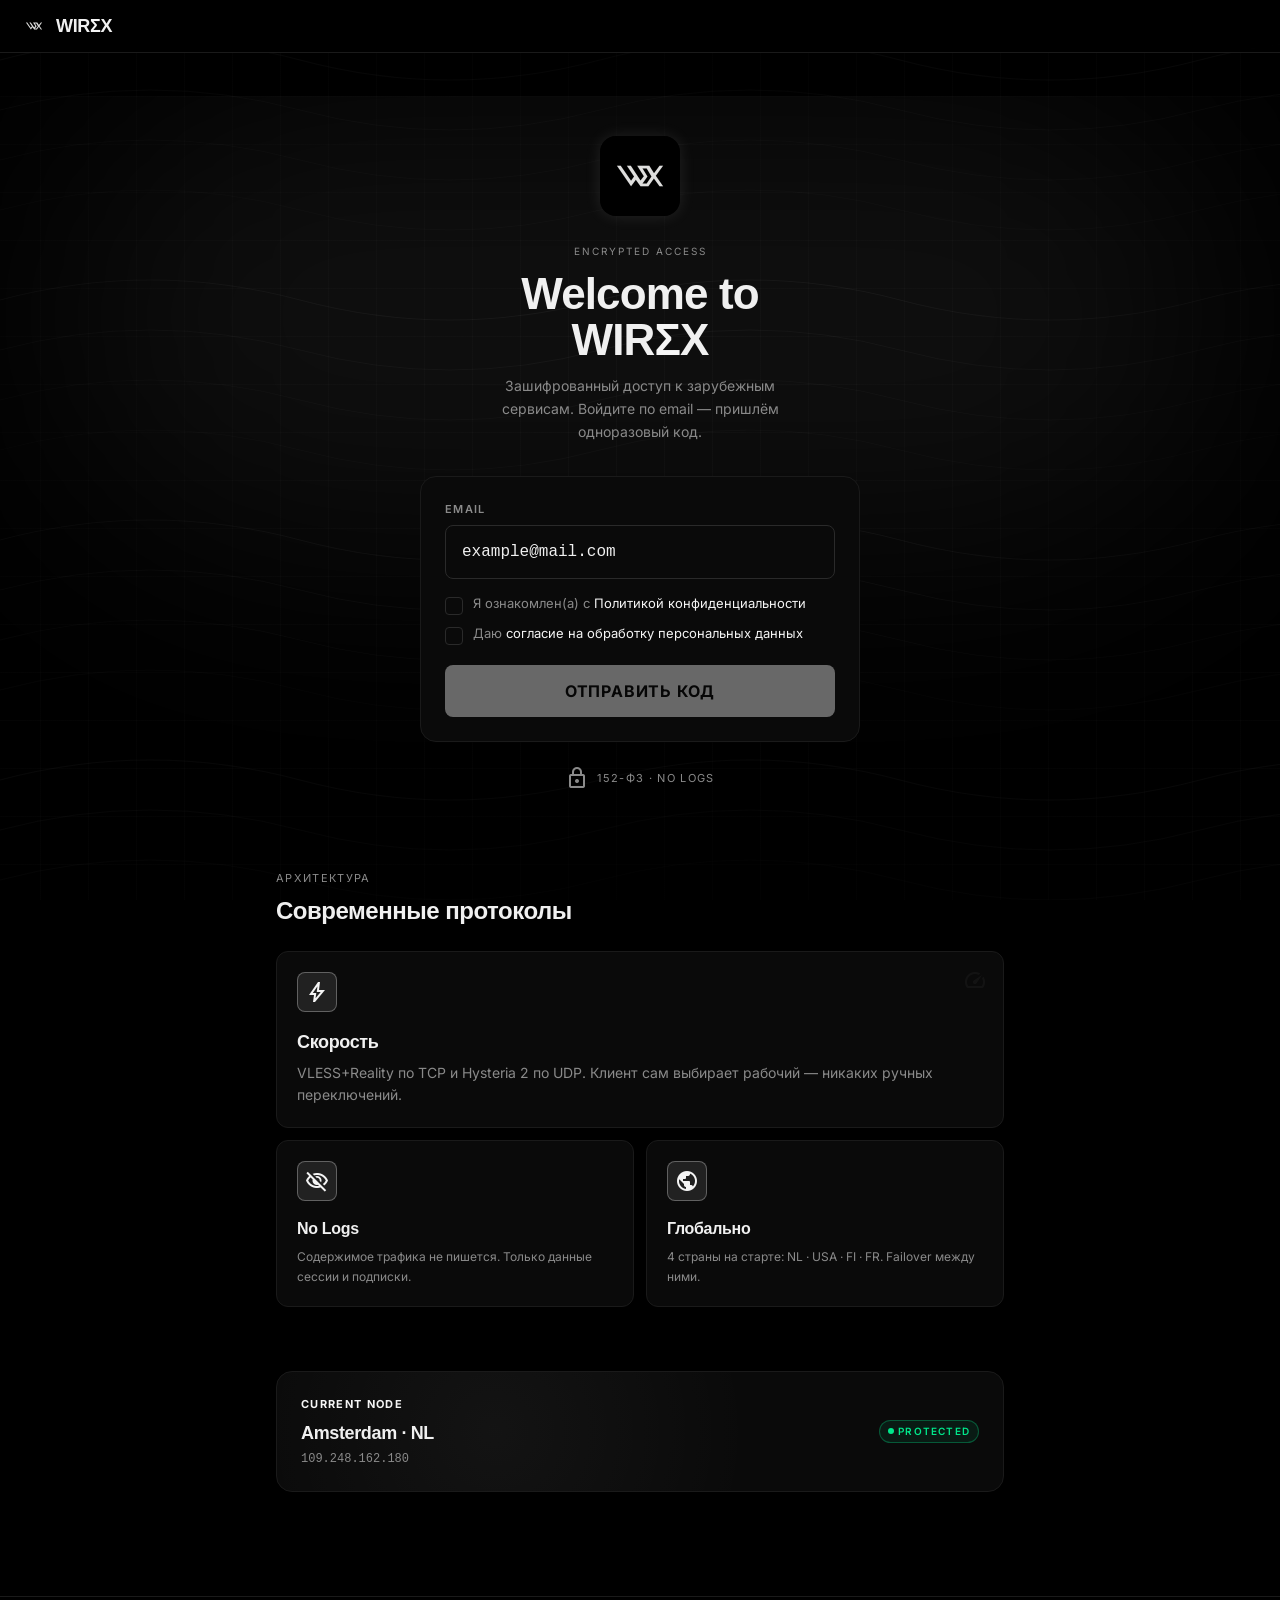
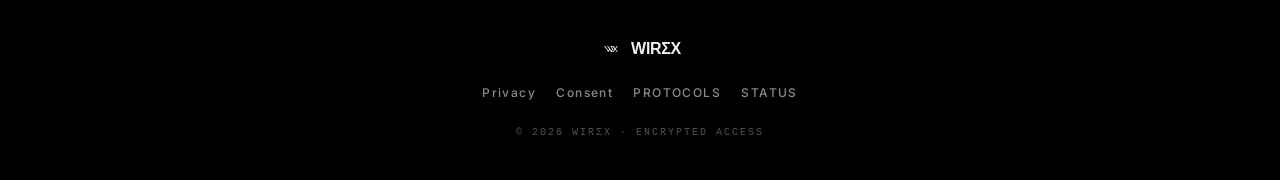
==== index.html @ 3a7ea09b "feat: полноценный фронт WIREX (перенос из основного репо) Тестовый Vercel-проект на этом репо открыв" ====
<!DOCTYPE html>
<html class="dark" lang="ru">
<head>
<meta charset="utf-8">
<meta content="width=device-width, initial-scale=1.0" name="viewport">
<title>WIREX — Encrypted access</title>
<link rel="icon" type="image/svg+xml" sizes="16x16" href="/static/logo-16.svg?v=5">
<link rel="icon" type="image/svg+xml" sizes="32x32" href="/static/logo-32.svg?v=5">
<link rel="icon" type="image/svg+xml" sizes="any" href="/static/logo-64.svg?v=5">
<link rel="apple-touch-icon" sizes="64x64" href="/static/logo-64.svg?v=5">
<link rel="stylesheet" href="/static/tw.css?v=1">
<link href="https://fonts.bunny.net/css?family=space-grotesk:400,500,600,700|inter:400,500,600,700|jetbrains-mono:400,500,600&amp;display=swap" rel="stylesheet">
<link href="https://fonts.bunny.net/css?family=material-symbols-outlined&amp;display=swap" rel="stylesheet">
<style>
        :root {
            --wx-bg: #000000;
            --wx-surface: #0A0A0A;
            --wx-surface-2: #111111;
            --wx-border: #2A2A2A;
            --wx-border-soft: #1A1A1A;
            --wx-text: #F0F0F0;
            --wx-text-2: #8A8A8A;
            /* Accent: monochrome off-white. Variable name kept as --wx-cyan
               for historical compatibility, but the value is now white. */
            --wx-cyan: #F5F5F5;
            --wx-cyan-dim: #CCCCCC;
            --wx-cyan-glow: rgba(245,245,245,.20);
            --wx-cyan-wash: rgba(245,245,245,.06);
        }
        body {
            font-family: 'Inter', sans-serif;
            background-color: var(--wx-bg);
            color: var(--wx-text);
            -webkit-font-smoothing: antialiased;
            -moz-osx-font-smoothing: grayscale;
            background-image:
                linear-gradient(rgba(245,245,245,.025) 1px, transparent 1px),
                linear-gradient(90deg, rgba(245,245,245,.025) 1px, transparent 1px);
            background-size: 48px 48px;
            background-position: center top;
            background-attachment: fixed;
            position: relative;
        }
        /* Чёрные волны — горизонтальные синусоиды с очень слабой светлой обводкой,
           создают глубину поверх grid-фона. Под виньеткой, чтобы виньетка
           ослабляла их по краям. */
        body::after {
            content: '';
            position: fixed;
            inset: 0;
            pointer-events: none;
            z-index: 0;
            background-image: url("data:image/svg+xml;utf8,<svg xmlns='http://www.w3.org/2000/svg' viewBox='0 0 600 240' preserveAspectRatio='none'><path d='M0,60 Q150,20 300,60 T600,60' stroke='rgba(245,245,245,0.045)' stroke-width='1.2' fill='none'/><path d='M0,110 Q150,70 300,110 T600,110' stroke='rgba(245,245,245,0.035)' stroke-width='1' fill='none'/><path d='M0,160 Q150,120 300,160 T600,160' stroke='rgba(245,245,245,0.028)' stroke-width='1' fill='none'/><path d='M0,210 Q150,170 300,210 T600,210' stroke='rgba(245,245,245,0.022)' stroke-width='1' fill='none'/></svg>");
            background-repeat: repeat;
            background-size: 600px 240px;
        }
        /* Тёмная виньетка-оверлей: верх/низ затемняются для глубины,
           центр остаётся чистым. pointer-events:none — клики проходят насквозь.
           Идёт ПОСЛЕ ::after в render order, поэтому виньетка поверх волн. */
        body::before {
            content: '';
            position: fixed;
            inset: 0;
            pointer-events: none;
            z-index: 1;
            background:
                radial-gradient(ellipse 120% 60% at 50% 0%,   rgba(0,0,0,0.55) 0%, transparent 55%),
                radial-gradient(ellipse 120% 60% at 50% 100%, rgba(0,0,0,0.65) 0%, transparent 55%),
                radial-gradient(ellipse 70%  100% at 0%   50%, rgba(0,0,0,0.35) 0%, transparent 60%),
                radial-gradient(ellipse 70%  100% at 100% 50%, rgba(0,0,0,0.35) 0%, transparent 60%);
        }
        /* Контент рендерим над оверлеями — modal/fixed-блоки с собственным z-index
           (z-50 у Tailwind) их специфичность выше, останутся как были. */
        body > main, body > header, body > footer, body > section, body > nav {
            position: relative;
            z-index: 2;
        }
        .font-headline { font-family: 'Space Grotesk', sans-serif; letter-spacing: -0.02em; }
        .font-mono     { font-family: 'JetBrains Mono', ui-monospace, monospace; }
        .primary-gradient {
            background: var(--wx-cyan);
            color: #000;
        }
        .primary-gradient:hover {
            background: var(--wx-cyan-dim);
            box-shadow: 0 0 24px var(--wx-cyan-glow);
        }
        .wx-glow         { box-shadow: 0 0 32px var(--wx-cyan-glow); }
        .wx-glow-sm      { box-shadow: 0 0 16px rgba(245,245,245,.10); }
        .wx-card {
            background: var(--wx-surface);
            border: 1px solid var(--wx-border-soft);
        }
        .wx-card-elevated {
            background: var(--wx-surface-2);
            border: 1px solid var(--wx-border);
        }
        .wx-input,
        input.wx-input,
        textarea.wx-input {
            background: var(--wx-surface) !important;
            border: 1px solid var(--wx-border);
            color: var(--wx-text) !important;
            -webkit-text-fill-color: var(--wx-text) !important;
            caret-color: var(--wx-cyan);
            transition: border-color .15s, box-shadow .15s;
        }
        .wx-input:focus {
            outline: none;
            border-color: var(--wx-cyan);
            box-shadow: 0 0 0 3px rgba(245,245,245,.10);
        }
        .wx-input::placeholder { color: #4A4A4A !important; opacity: 1; }
        .wx-input:-webkit-autofill,
        .wx-input:-webkit-autofill:hover,
        .wx-input:-webkit-autofill:focus {
            -webkit-text-fill-color: var(--wx-text) !important;
            -webkit-box-shadow: 0 0 0 1000px var(--wx-surface) inset !important;
            transition: background-color 9999s ease-in-out 0s;
        }

        /* Custom checkbox — visible & on-brand */
        .wx-check {
            appearance: none;
            -webkit-appearance: none;
            width: 18px; height: 18px;
            border: 1.5px solid var(--wx-border);
            border-radius: 4px;
            background: var(--wx-surface);
            cursor: pointer;
            position: relative;
            transition: border-color .15s, background .15s, box-shadow .15s;
            flex-shrink: 0;
        }
        .wx-check:hover { border-color: #4A4A4A; }
        .wx-check:focus-visible {
            outline: none;
            box-shadow: 0 0 0 3px rgba(245,245,245,.15);
        }
        .wx-check:checked {
            background: var(--wx-cyan);
            border-color: var(--wx-cyan);
        }
        .wx-check:checked::after {
            content: '';
            position: absolute;
            inset: 0;
            background-image: url("data:image/svg+xml;utf8,<svg xmlns='http://www.w3.org/2000/svg' viewBox='0 0 16 16' fill='none'><path d='M3.5 8.5l3 3 6-6.5' stroke='%23000' stroke-width='2.5' stroke-linecap='round' stroke-linejoin='round'/></svg>");
            background-repeat: no-repeat;
            background-position: center;
            background-size: 14px 14px;
        }
        .wx-divider { height: 1px; background: var(--wx-border-soft); }
        .wx-chip {
            display: inline-flex; align-items: center; gap: 4px;
            padding: 3px 8px;
            border-radius: 999px;
            font-size: 10px;
            font-weight: 600;
            letter-spacing: .12em;
            text-transform: uppercase;
        }
        .wx-chip-cyan    { background: var(--wx-cyan-wash); color: var(--wx-cyan); border: 1px solid rgba(245,245,245,.3); }
        .wx-chip-success { background: rgba(0,231,139,.08); color: #00E78B; border: 1px solid rgba(0,231,139,.3); }
        .wx-chip-muted   { background: transparent; color: var(--wx-text-2); border: 1px solid var(--wx-border); }
        .hidden { display: none; }
        .server-btn.selected {
            border-color: var(--wx-cyan);
            background: var(--wx-cyan-wash);
            box-shadow: 0 0 16px rgba(0,238,252,.12);
        }
        .result { animation: fadeIn 0.5s ease; }
        @keyframes fadeIn {
            from { opacity: 0; transform: translateY(20px); }
            to { opacity: 1; transform: translateY(0); }
        }
        .copy-btn.copied { background: var(--wx-cyan); color: #000; box-shadow: 0 0 16px var(--wx-cyan-glow); }
        @keyframes slideUp {
            from { opacity: 0; transform: translateY(20px); }
            to { opacity: 1; transform: translateY(0); }
        }
        .animate-slide-up {
            animation: slideUp 0.3s ease-out;
        }
        details > summary { list-style: none; }
        details > summary::-webkit-details-marker { display: none; }
        details > summary .chevron { transition: transform 0.2s ease; }
        details[open] > summary .chevron { transform: rotate(180deg); }
        .otp-input {
            width: 44px; height: 56px;
            background: var(--wx-surface) !important;
            border: 1px solid var(--wx-border);
            border-radius: 8px;
            color: var(--wx-text) !important;
            -webkit-text-fill-color: var(--wx-text) !important;
            font-family: 'JetBrains Mono', monospace;
            font-size: 22px; font-weight: 600;
            text-align: center;
            transition: border-color .15s, box-shadow .15s;
        }
        /* Перебиваем дефолтный серый Tailwind forms plugin'а на всех нативных полях */
        input, textarea, select {
            color: var(--wx-text) !important;
            -webkit-text-fill-color: var(--wx-text) !important;
        }
        .otp-input:focus {
            outline: none;
            border-color: var(--wx-cyan);
            box-shadow: 0 0 0 3px rgba(245,245,245,.10);
        }
        .digit-input {} /* legacy hook kept for JS selectors */
        .wx-bottom-fade { background: linear-gradient(180deg, transparent, #000 60%); }
        ::selection { background: var(--wx-cyan); color: #000; }

        /* Shimmer skeleton */
        @keyframes wxShimmer {
            0%   { background-position: -150% 0; }
            100% { background-position: 150% 0; }
        }
        .wx-skel {
            background: linear-gradient(90deg, #0A0A0A 0%, #1F1F1F 50%, #0A0A0A 100%);
            background-size: 200% 100%;
            animation: wxShimmer 1.6s linear infinite;
            border-radius: 6px;
        }
        .wx-skel-line { height: 12px; }
        .wx-skel-card {
            height: 132px;
            border-radius: 12px;
            border: 1px solid var(--wx-border-soft);
        }
        .wx-skel-tile { height: 92px; border-radius: 8px; }
    </style>
</head>
<body class="bg-background text-on-surface">

<!-- TopAppBar -->
<nav class="fixed top-0 w-full z-50 bg-black/80 backdrop-blur-xl border-b border-outline-variant">
<div class="flex items-center justify-between gap-2 px-4 sm:px-5 py-3 max-w-7xl mx-auto">
<div class="flex items-center gap-2 flex-shrink-0">
<img src="/static/logo.svg" alt="WIREX" class="h-7 w-7 rounded">
<span class="font-headline text-[18px] leading-none font-bold tracking-wide text-on-surface">WIR<span class="text-primary">Σ</span>X</span>
</div>
<div class="flex items-center gap-2 min-w-0">
<div id="sub-status-chip" class="hidden wx-chip flex-shrink-0"></div>
<div id="user-email-display" class="text-on-surface-variant text-xs font-mono hidden md:block truncate max-w-[120px]"></div>
<button id="logout-btn" class="border border-outline text-on-surface-variant hover:text-primary hover:border-primary px-2.5 py-1.5 rounded-lg text-[11px] font-medium transition-colors hidden uppercase tracking-wider flex-shrink-0">Выйти</button>
</div>
</div>
</nav>

<main class="pt-24 pb-12">

<!-- Step 1: Email Input -->
<section id="email-section" class="relative px-5 py-10 overflow-hidden">
<div class="absolute top-0 left-1/2 -translate-x-1/2 w-[90%] h-[60%] bg-primary/[0.06] rounded-full blur-[120px] pointer-events-none"></div>
<div class="relative z-10 flex flex-col items-center text-center max-w-[440px] mx-auto">
<img src="/static/logo.svg" alt="WIREX" class="w-20 h-20 rounded-2xl mb-7 wx-glow-sm">
<div class="text-[10px] text-on-surface-variant uppercase tracking-[0.2em] mb-3">Encrypted access</div>
<h1 class="font-headline text-[44px] leading-[1.05] font-bold tracking-tight mb-3">
Welcome to<br><span>WIR<span class="text-primary">Σ</span>X</span>
</h1>
<p class="text-on-surface-variant text-sm mb-8 max-w-[320px] leading-relaxed">Зашифрованный доступ к зарубежным сервисам. Войдите по email — пришлём одноразовый код.</p>

<div class="w-full wx-card rounded-2xl p-6">
<label class="block text-[11px] text-on-surface-variant font-semibold uppercase tracking-[0.12em] mb-2 text-left">Email</label>
<input type="email" id="login-email" placeholder="example@mail.com" class="wx-input w-full rounded-lg px-4 py-3.5 text-base font-mono mb-4">
<div id="email-error" class="text-error text-xs mb-3 hidden text-left"></div>
<div class="space-y-2.5 mb-5 text-left">
<label class="flex items-start gap-2.5 text-[13px] text-on-surface-variant cursor-pointer leading-snug">
<input type="checkbox" id="consent-privacy" class="wx-check mt-0.5">
<span>Я ознакомлен(а) с <a href="#" class="text-primary hover:underline underline-offset-2" data-open-modal="privacy-modal">Политикой конфиденциальности</a></span>
</label>
<label class="flex items-start gap-2.5 text-[13px] text-on-surface-variant cursor-pointer leading-snug">
<input type="checkbox" id="consent-pd" class="wx-check mt-0.5">
<span>Даю <a href="#" class="text-primary hover:underline underline-offset-2" data-open-modal="consent-modal">согласие на обработку персональных данных</a></span>
</label>
</div>
<button id="send-code-btn" disabled class="primary-gradient py-3.5 rounded-lg font-bold text-base w-full active:scale-[0.98] transition-all disabled:opacity-40 disabled:cursor-not-allowed disabled:active:scale-100 disabled:hover:shadow-none uppercase tracking-wider">Отправить код</button>
</div>

<div class="mt-6 flex items-center gap-2 text-[11px] text-on-surface-variant uppercase tracking-[0.12em]">
<span class="material-symbols-outlined text-[14px]">lock</span> 152-ФЗ · No logs
</div>
</div>
</section>

<!-- Step 2: OTP Verification -->
<section id="otp-section" class="relative px-5 py-10 overflow-hidden hidden">
<div class="absolute top-0 left-1/2 -translate-x-1/2 w-[90%] h-[60%] bg-primary/[0.06] rounded-full blur-[120px] pointer-events-none"></div>
<div class="relative z-10 flex flex-col items-center text-center max-w-[440px] mx-auto">
<img src="/static/logo.svg" alt="WIREX" class="w-14 h-14 rounded-xl mb-5">
<div class="text-[10px] text-on-surface-variant uppercase tracking-[0.2em] mb-2">Verification</div>
<h2 class="font-headline text-3xl font-bold mb-2 tracking-tight">Подтверждение</h2>
<p class="text-on-surface-variant text-sm mb-7">Код отправлен на <span id="otp-email" class="text-primary font-mono"></span></p>

<div class="w-full wx-card rounded-2xl p-6">
<div class="flex justify-center gap-2 mb-4">
<input type="text" inputmode="numeric" autocomplete="one-time-code" maxlength="1" class="otp-input digit-input" data-index="0" autofocus>
<input type="text" inputmode="numeric" autocomplete="one-time-code" maxlength="1" class="otp-input digit-input" data-index="1">
<input type="text" inputmode="numeric" autocomplete="one-time-code" maxlength="1" class="otp-input digit-input" data-index="2">
<input type="text" inputmode="numeric" autocomplete="one-time-code" maxlength="1" class="otp-input digit-input" data-index="3">
<input type="text" inputmode="numeric" autocomplete="one-time-code" maxlength="1" class="otp-input digit-input" data-index="4">
<input type="text" inputmode="numeric" autocomplete="one-time-code" maxlength="1" class="otp-input digit-input" data-index="5">
</div>
<button id="paste-code-btn" type="button" class="text-primary text-xs hover:underline mb-4 inline-flex items-center gap-1.5 uppercase tracking-wider font-semibold">
<span class="material-symbols-outlined text-[14px]">content_paste</span> Вставить код
</button>
<div id="otp-error" class="text-error text-xs mb-3 hidden"></div>
<button id="verify-code-btn" class="primary-gradient py-3.5 rounded-lg font-bold text-base w-full active:scale-[0.98] transition-all uppercase tracking-wider">Подтвердить</button>
<div class="flex items-center justify-between mt-4 text-xs">
<button id="change-email-btn" class="text-on-surface-variant hover:text-primary transition-colors">← Изменить email</button>
<button id="resend-code-btn" class="text-primary hover:underline">Отправить повторно</button>
</div>
</div>
</div>
</section>

<!-- My Keys -->
<section id="my-keys-section" class="px-5 py-8 hidden">
<div class="max-w-3xl mx-auto">
<div class="flex items-center justify-between mb-6 gap-3">
<div>
<div class="text-[11px] text-on-surface-variant uppercase tracking-[0.12em] mb-1">Активные подключения</div>
<h2 class="font-headline text-2xl font-bold">Мои ключи</h2>
</div>
<button id="new-key-btn" class="primary-gradient px-4 py-2.5 rounded-lg font-bold text-xs active:scale-[0.98] transition-all whitespace-nowrap uppercase tracking-wider inline-flex items-center gap-1.5">
<span class="material-symbols-outlined text-[16px]">add</span> Новый ключ
</button>
</div>

<div id="sub-banner" class="hidden wx-card rounded-xl p-4 mb-5"></div>

<div id="my-keys-loading" class="space-y-3">
<div class="wx-skel wx-skel-card"></div>
<div class="wx-skel wx-skel-card"></div>
<div class="wx-skel wx-skel-card" style="opacity:.6"></div>
</div>

<div id="my-keys-empty" class="hidden text-center py-16">
<div class="inline-block p-5 rounded-2xl wx-card mb-5">
<span class="material-symbols-outlined text-on-surface-variant text-5xl">key_off</span>
</div>
<h3 class="font-headline text-xl font-bold mb-2">Ещё нет ключей</h3>
<p class="text-on-surface-variant text-sm mb-6">Создайте первый ключ, чтобы подключиться к VPN</p>
<button id="create-first-btn" class="primary-gradient px-6 py-3 rounded-lg font-bold text-sm active:scale-[0.98] transition-all uppercase tracking-wider">Создать ключ</button>
</div>

<div id="my-keys-list" class="hidden grid grid-cols-1 gap-3"></div>

<div id="keys-limit-hint" class="hidden mt-4 wx-card rounded-xl p-4 flex items-start gap-3">
<span class="material-symbols-outlined text-on-surface-variant mt-0.5">info</span>
<div class="text-xs text-on-surface-variant leading-relaxed">Достигнут лимит — 2 ключа на аккаунт. Чтобы создать ещё, нужен расширенный тариф (от 899 ₽).</div>
</div>
</div>
</section>

<!-- Step 3: Server Selection -->
<section id="server-section" class="px-5 py-8 hidden">
<div class="max-w-md mx-auto">
<button id="server-back-btn" class="mb-6 border border-outline text-on-surface-variant hover:text-primary hover:border-primary px-3 py-1.5 rounded-lg text-xs inline-flex items-center gap-1.5 active:scale-[0.98] transition-colors uppercase tracking-wider font-medium">
<span class="material-symbols-outlined text-[14px]">arrow_back</span> К моим ключам
</button>
<div class="text-[11px] text-on-surface-variant uppercase tracking-[0.12em] mb-1">Создание ключа</div>
<h2 id="server-section-title" class="font-headline text-2xl font-bold mb-3">Готовим ключ</h2>
<p class="text-on-surface-variant text-sm mb-6 leading-relaxed">Доступ ко всем серверам сразу — Happ Plus сам выберет самый быстрый. Ничего настраивать не нужно.</p>

<div class="wx-card rounded-2xl p-6">
<div id="create-error" class="text-error text-xs mb-3 hidden"></div>
<button id="create-key-btn" class="primary-gradient py-3.5 rounded-lg font-bold text-base w-full active:scale-[0.98] transition-all uppercase tracking-wider">
Сгенерировать ключ
</button>
<input type="hidden" id="username" value="">
</div>
</div>
</section>

<!-- Result Section -->
<section id="result-section" class="px-5 py-8 hidden">
<div class="max-w-[440px] mx-auto result">
<div class="text-center mb-5">
<div class="inline-flex items-center gap-1.5 wx-chip wx-chip-success mb-3">
<span class="material-symbols-outlined text-[12px]">check_circle</span> Ключ создан
</div>
<h2 class="font-headline text-2xl font-bold">Готово</h2>
<p id="result-info" class="text-on-surface-variant text-sm font-mono mt-1"></p>
</div>

<div id="proto-tabs" class="flex gap-2 mb-4 justify-center flex-wrap">
<button data-proto="vless" class="proto-tab primary-gradient px-4 py-1.5 rounded-md text-[11px] font-semibold uppercase tracking-wider">VLESS</button>
<button data-proto="hysteria" id="hy2-tab-btn" class="proto-tab border border-outline text-on-surface-variant hover:text-primary hover:border-primary px-4 py-1.5 rounded-md text-[11px] font-semibold uppercase tracking-wider hidden">Hysteria 2</button>
</div>

<div id="proto-vless" class="proto-content" data-proto="vless">
<div class="qr-container text-center mb-3">
<div class="inline-block p-3 rounded-2xl bg-surface-container border border-primary/40 wx-glow-sm">
<img id="qr-img" src="" alt="QR Code" class="block bg-white p-2 rounded-lg w-44 h-44">
</div>
</div>
</div>

<div id="proto-hysteria" class="proto-content hidden" data-proto="hysteria">
<div class="qr-container text-center mb-3">
<div class="inline-block p-3 rounded-2xl bg-surface-container border border-primary/40 wx-glow-sm">
<img id="hy2-qr-img" src="" alt="QR Code" class="block bg-white p-2 rounded-lg w-44 h-44">
</div>
</div>
</div>

<button id="auto-import-btn" class="mt-1 mb-5 primary-gradient py-4 rounded-lg font-bold text-base w-full active:scale-[0.98] transition-all flex items-center justify-center gap-2 uppercase tracking-wider">
<span class="material-symbols-outlined">rocket_launch</span> Подключиться
</button>

<div class="proto-content" data-proto="vless">
<details class="wx-card rounded-xl mb-2.5 overflow-hidden">
<summary class="flex items-center justify-between p-4 cursor-pointer select-none">
<span class="text-primary text-[11px] font-bold uppercase tracking-[0.12em]">VLESS ключ</span>
<span class="material-symbols-outlined text-on-surface-variant chevron">expand_more</span>
</summary>
<div class="px-4 pb-4">
<div id="vless-url" class="text-sm text-on-surface-variant break-all font-mono"></div>
<button class="copy-btn mt-3 border border-primary/40 hover:border-primary text-primary px-4 py-2.5 rounded-lg text-xs font-semibold uppercase tracking-wider w-full transition-colors inline-flex items-center justify-center gap-1.5" onclick="copyText('vless-url', this)">Скопировать</button>
</div>
</details>
</div>

<div class="proto-content hidden" data-proto="hysteria">
<details class="wx-card rounded-xl mb-2.5 overflow-hidden">
<summary class="flex items-center justify-between p-4 cursor-pointer select-none">
<span class="text-primary text-[11px] font-bold uppercase tracking-[0.12em]">Hysteria 2 ключ</span>
<span class="material-symbols-outlined text-on-surface-variant chevron">expand_more</span>
</summary>
<div class="px-4 pb-4">
<div id="hy2-url" class="text-sm text-on-surface-variant break-all font-mono"></div>
<button class="copy-btn mt-3 border border-primary/40 hover:border-primary text-primary px-4 py-2.5 rounded-lg text-xs font-semibold uppercase tracking-wider w-full transition-colors inline-flex items-center justify-center gap-1.5" onclick="copyText('hy2-url', this)">Скопировать</button>
<div class="text-xs text-on-surface-variant mt-3">Hysteria 2 — запасной протокол по UDP. Используй, если VLESS не подключается или режет скорость. Клиенты: Hiddify, V2Box (iOS≥1.4), NekoBox, Streisand.</div>
</div>
</details>
</div>

<details class="wx-card rounded-xl mb-2.5 overflow-hidden">
<summary class="flex items-center justify-between p-4 cursor-pointer select-none">
<span class="text-primary text-[11px] font-bold uppercase tracking-[0.12em]">Ссылка подписки</span>
<span class="material-symbols-outlined text-on-surface-variant chevron">expand_more</span>
</summary>
<div class="px-4 pb-4">
<div id="sub-url" class="text-sm text-on-surface-variant break-all font-mono"></div>
<button class="copy-btn mt-3 border border-primary/40 hover:border-primary text-primary px-4 py-2.5 rounded-lg text-xs font-semibold uppercase tracking-wider w-full transition-colors inline-flex items-center justify-center gap-1.5" onclick="copyText('sub-url', this)">Скопировать</button>
<div class="text-xs text-on-surface-variant mt-2">В подписку зашиты оба протокола — клиент выберет рабочий автоматически.</div>
</div>
</details>

<details class="wx-card rounded-xl mb-2.5 overflow-hidden">
<summary class="flex items-center justify-between p-4 cursor-pointer select-none">
<span class="text-primary text-[11px] font-bold uppercase tracking-[0.12em]">Как подключиться</span>
<span class="material-symbols-outlined text-on-surface-variant chevron">expand_more</span>
</summary>
<div class="px-4 pb-4">
<div class="flex flex-wrap gap-1.5 mb-4" id="platform-tabs">
<button data-platform="ios" class="platform-tab primary-gradient px-3 py-1 rounded-md text-[11px] font-semibold uppercase tracking-wider">iOS</button>
<button data-platform="android" class="platform-tab border border-outline text-on-surface-variant hover:text-primary hover:border-primary px-3 py-1 rounded-md text-[11px] font-semibold uppercase tracking-wider transition-colors">Android</button>
<button data-platform="windows" class="platform-tab border border-outline text-on-surface-variant hover:text-primary hover:border-primary px-3 py-1 rounded-md text-[11px] font-semibold uppercase tracking-wider transition-colors">Windows</button>
<button data-platform="macos" class="platform-tab border border-outline text-on-surface-variant hover:text-primary hover:border-primary px-3 py-1 rounded-md text-[11px] font-semibold uppercase tracking-wider transition-colors">macOS</button>
</div>

<div id="platform-ios" class="platform-content">
<ol class="text-on-surface-variant text-sm space-y-2 list-decimal list-inside">
<li>Нажмите <strong>«Начать использовать»</strong> выше — ключ импортируется в выбранное приложение автоматически</li>
<li>Если автоматически не вышло: установите <strong>V2Box</strong> или <strong>Happ Plus</strong> из App Store, откройте → <strong>«+»</strong> → <strong>«Импорт из буфера обмена»</strong> (или отсканируйте QR)</li>
<li>Вставьте <strong>ссылку подписки</strong> или VLESS-ключ из блоков выше</li>
<li>Нажмите на профиль → <strong>«Подключиться»</strong>. При первом запуске подтвердите добавление VPN-конфигурации в настройках iOS</li>
</ol>
</div>

<div id="platform-android" class="platform-content hidden">
<ol class="text-on-surface-variant text-sm space-y-2 list-decimal list-inside">
<li>Нажмите <strong>«Начать использовать»</strong> выше — ключ импортируется автоматически</li>
<li>Если автоматически не вышло: установите <strong>V2rayTun</strong> или <strong>Happ Plus</strong> из Google Play (или APK с <a class="text-primary hover:underline" href="https://github.com/hiddify/hiddify-next/releases" target="_blank">GitHub</a>)</li>
<li>Откройте → <strong>«+»</strong> → <strong>«Добавить подписку»</strong> (или отсканируйте QR), вставьте ссылку подписки</li>
<li>Выберите профиль и нажмите кнопку подключения. Разрешите создание VPN-подключения</li>
</ol>
</div>

<div id="platform-windows" class="platform-content hidden">
<ol class="text-on-surface-variant text-sm space-y-2 list-decimal list-inside">
<li>Скачайте <strong>Hiddify</strong> с <a class="text-primary hover:underline" href="https://github.com/hiddify/hiddify-next/releases" target="_blank">GitHub Releases</a> (файл <code>Hiddify-Windows-Setup-x64.exe</code>)</li>
<li>Установите и запустите Hiddify</li>
<li>Скопируйте <strong>ссылку подписки</strong> из блока выше → в Hiddify нажмите <strong>«Добавить из буфера»</strong></li>
<li>Переключите тумблер в положение <strong>«Подключено»</strong></li>
</ol>
</div>

<div id="platform-macos" class="platform-content hidden">
<ol class="text-on-surface-variant text-sm space-y-2 list-decimal list-inside">
<li>Установите <strong>V2Box</strong> из Mac App Store или <strong>Hiddify</strong> с <a class="text-primary hover:underline" href="https://github.com/hiddify/hiddify-next/releases" target="_blank">GitHub</a></li>
<li>Откройте → <strong>«+»</strong> → <strong>«Импорт из буфера обмена»</strong></li>
<li>Вставьте <strong>ссылку подписки</strong> или VLESS-ключ из блоков выше</li>
<li>Нажмите <strong>«Подключиться»</strong> и разрешите добавление VPN-профиля в macOS</li>
</ol>
</div>

<div class="mt-4 pt-4 border-t border-outline-variant/20 text-xs text-on-surface-variant">
<strong class="text-on-surface">Совет:</strong> используйте <strong>ссылку подписки</strong>, а не сырой VLESS-ключ — тогда при смене сервера клиент подтянет изменения сам.
</div>
</div>
</details>

<button id="reset-btn" class="mt-3 border border-outline hover:border-primary hover:text-primary text-on-surface-variant py-3 rounded-lg font-medium w-full active:scale-[0.98] transition-colors text-sm uppercase tracking-wider">К моим ключам</button>
</div>
</section>

<!-- Feature Section -->
<section id="marketing-section" class="px-5 py-10 max-w-3xl mx-auto">
<div class="text-[11px] text-on-surface-variant uppercase tracking-[0.12em] mb-2">Архитектура</div>
<h2 class="font-headline text-2xl font-bold mb-6">Современные протоколы</h2>
<div class="grid grid-cols-1 gap-3">
<div class="wx-card rounded-xl p-5 relative overflow-hidden group">
<div class="absolute top-0 right-0 p-4 opacity-[0.04] group-hover:opacity-[0.08] transition-opacity pointer-events-none">
<span class="material-symbols-outlined text-[120px]">speed</span>
</div>
<div class="relative z-10">
<div class="w-10 h-10 bg-primary/10 border border-primary/30 rounded-lg flex items-center justify-center mb-4">
<span class="material-symbols-outlined text-primary text-[20px]">bolt</span>
</div>
<h3 class="font-headline text-lg font-bold mb-1.5">Скорость</h3>
<p class="text-on-surface-variant text-sm leading-relaxed">VLESS+Reality по TCP и Hysteria 2 по UDP. Клиент сам выбирает рабочий — никаких ручных переключений.</p>
</div>
</div>
<div class="grid grid-cols-2 gap-3">
<div class="wx-card rounded-xl p-5">
<div class="w-10 h-10 bg-primary/10 border border-primary/30 rounded-lg flex items-center justify-center mb-4">
<span class="material-symbols-outlined text-primary text-[20px]">visibility_off</span>
</div>
<h3 class="font-headline text-base font-bold mb-1.5">No Logs</h3>
<p class="text-on-surface-variant text-xs leading-relaxed">Содержимое трафика не пишется. Только данные сессии и подписки.</p>
</div>
<div class="wx-card rounded-xl p-5">
<div class="w-10 h-10 bg-primary/10 border border-primary/30 rounded-lg flex items-center justify-center mb-4">
<span class="material-symbols-outlined text-primary text-[20px]">public</span>
</div>
<h3 class="font-headline text-base font-bold mb-1.5">Глобально</h3>
<p class="text-on-surface-variant text-xs leading-relaxed">4 страны на старте: NL · USA · FI · FR. Failover между ними.</p>
</div>
</div>
</div>
</section>

<!-- Status Section -->
<section id="map-section" class="px-5 py-6 max-w-3xl mx-auto">
<div class="wx-card rounded-2xl overflow-hidden relative">
<div class="absolute inset-0 opacity-[0.04] pointer-events-none" style="background-image: radial-gradient(circle at 30% 50%, var(--wx-cyan) 0%, transparent 50%);"></div>
<div class="relative p-6 flex items-center justify-between">
<div>
<div class="text-primary text-[11px] font-bold tracking-[0.12em] uppercase mb-1.5">Current node</div>
<div class="text-lg font-headline font-bold">Amsterdam · NL</div>
<div class="text-on-surface-variant text-xs font-mono mt-1">109.248.162.180</div>
</div>
<div class="wx-chip wx-chip-success">
<span class="w-1.5 h-1.5 bg-[#00E78B] rounded-full animate-pulse"></span>
Protected
</div>
</div>
</div>
</section>
</main>

<!-- Payment Modal -->
<div id="payment-modal" class="hidden fixed inset-0 z-50 bg-black/85 backdrop-blur-md flex items-start md:items-center justify-center p-4 overflow-y-auto">
<div class="wx-card-elevated w-full max-w-lg rounded-2xl p-6 my-8 relative">
<button id="payment-close-btn" class="absolute top-4 right-4 text-on-surface-variant hover:text-primary transition-colors" aria-label="Закрыть">
<span class="material-symbols-outlined">close</span>
</button>
<div class="text-[11px] text-primary uppercase tracking-[0.12em] font-bold mb-1">Подписка</div>
<h2 id="payment-modal-title" class="font-headline text-xl font-bold mb-2">Оформить подписку</h2>
<p id="payment-modal-subtitle" class="text-on-surface-variant text-xs mb-5 leading-relaxed">Подписка нужна для создания и работы ключей. После перевода нажмите «Я оплатил» — админ подтвердит.</p>

<div id="renewal-preview" class="hidden wx-card border-primary/40 rounded-lg p-4 mb-4 text-sm"></div>

<label class="text-[11px] text-on-surface-variant font-semibold uppercase tracking-[0.12em]">Тариф</label>
<div id="tariff-grid" class="grid grid-cols-2 gap-2 mt-2 mb-5">
<div class="wx-skel wx-skel-tile"></div>
<div class="wx-skel wx-skel-tile"></div>
<div class="wx-skel wx-skel-tile"></div>
<div class="wx-skel wx-skel-tile"></div>
</div>

<div id="payment-error" class="text-error text-xs mb-3 hidden"></div>

<!-- Оплата через lava.top (карта / СБП — юзер выбирает на странице оплаты). -->
<button id="lava-pay-btn" class="primary-gradient py-3.5 rounded-lg font-bold text-sm w-full active:scale-[0.98] transition-all mb-4 disabled:opacity-40 uppercase tracking-wider">
<span id="lava-pay-btn-label">Оплатить подписку</span>
</button>

<div class="border-t border-outline-variant pt-5">
<label class="text-[11px] text-on-surface-variant font-semibold uppercase tracking-[0.12em]">Или промокод</label>
<div class="flex flex-col sm:flex-row gap-2 mt-2">
<input id="promo-input" placeholder="PROMO2025" autocomplete="off" class="wx-input flex-1 min-w-0 rounded-lg px-4 py-3 font-mono uppercase text-sm">
<button id="promo-btn" class="border border-primary/40 hover:border-primary text-primary px-5 py-3 rounded-lg font-semibold text-xs uppercase tracking-wider transition-colors">Активировать</button>
</div>
<div id="promo-msg" class="text-xs mt-2 hidden"></div>
</div>
</div>
</div>

<!-- Client Picker Modal -->
<div id="client-picker-modal" class="hidden fixed inset-0 z-50 bg-black/85 backdrop-blur-md flex items-start md:items-center justify-center p-4 overflow-y-auto">
<div class="wx-card-elevated w-full max-w-md rounded-2xl p-6 my-8 relative">
<button class="absolute top-4 right-4 text-on-surface-variant hover:text-primary transition-colors" data-close-modal="client-picker-modal" aria-label="Закрыть">
<span class="material-symbols-outlined">close</span>
</button>
<div class="text-[11px] text-primary uppercase tracking-[0.12em] font-bold mb-1">Импорт</div>
<h2 class="font-headline text-xl font-bold mb-2">Открыть в приложении</h2>
<p class="text-on-surface-variant text-xs mb-5">Нажмите на ваш клиент — ключ импортируется автоматически.</p>

<div class="space-y-2">
<a id="open-happ" href="#" class="flex items-center gap-3 p-3.5 wx-card hover:border-primary rounded-lg transition-colors text-left group">
<div class="w-10 h-10 bg-primary/10 border border-primary/30 rounded-lg flex items-center justify-center flex-shrink-0">
<span class="material-symbols-outlined text-primary text-[20px]">shield</span>
</div>
<div class="flex-1 min-w-0">
<div class="font-bold text-on-surface text-sm">Happ Plus</div>
<div class="text-[11px] text-on-surface-variant uppercase tracking-wider mt-0.5">iOS · Android · Windows</div>
</div>
<span class="material-symbols-outlined text-on-surface-variant group-hover:text-primary transition-colors">arrow_forward</span>
</a>
</div>

<div class="border-t border-outline-variant mt-5 pt-5 text-center">
<p class="text-xs text-on-surface-variant mb-1">Нет ни одного из этих приложений?</p>
<p class="text-sm text-on-surface mb-3">Установите <strong>Happ Plus</strong>:</p>
<div class="flex gap-2 justify-center flex-wrap">
<a href="https://apps.apple.com/search?term=Happ%20Plus" target="_blank" rel="noopener" class="border border-outline hover:border-primary text-on-surface hover:text-primary px-4 py-2 rounded-lg text-xs font-semibold transition-colors inline-flex items-center gap-1.5 uppercase tracking-wider">
<span class="material-symbols-outlined text-[14px]">apple</span> App Store
</a>
<a href="https://play.google.com/store/search?q=Happ%20Plus&c=apps" target="_blank" rel="noopener" class="border border-outline hover:border-primary text-on-surface hover:text-primary px-4 py-2 rounded-lg text-xs font-semibold transition-colors inline-flex items-center gap-1.5 uppercase tracking-wider">
<span class="material-symbols-outlined text-[14px]">android</span> Google Play
</a>
</div>
</div>
</div>
</div>

<!-- Privacy Policy Modal -->
<div id="privacy-modal" class="hidden fixed inset-0 z-50 bg-black/85 backdrop-blur-md flex items-start md:items-center justify-center p-4 overflow-y-auto">
<div class="wx-card-elevated w-full max-w-lg rounded-2xl p-6 my-8 relative">
<button class="absolute top-4 right-4 text-on-surface-variant hover:text-primary transition-colors" data-close-modal="privacy-modal" aria-label="Закрыть">
<span class="material-symbols-outlined">close</span>
</button>
<h2 class="font-headline text-2xl font-bold mb-4">Политика конфиденциальности</h2>
<div class="text-sm text-on-surface-variant space-y-3 max-h-[70vh] overflow-y-auto pr-2 text-left">
<p class="text-xs text-on-surface-variant/70">Дата вступления в силу: 25.04.2026</p>
<p><strong class="text-on-surface">1. Общие положения.</strong> Настоящая Политика описывает порядок обработки персональных данных пользователей сервиса WIREX (далее — Сервис). Используя Сервис, вы соглашаетесь с условиями Политики. Если вы не согласны — не используйте Сервис.</p>
<p><strong class="text-on-surface">2. Какие данные мы обрабатываем.</strong></p>
<ul class="list-disc pl-5 space-y-1">
<li>Адрес электронной почты — указывается вами при регистрации, используется для отправки одноразовых кодов авторизации (OTP) и связи по вопросам обслуживания.</li>
<li>IP-адрес — фиксируется автоматически, используется для защиты от автоматизированных злоупотреблений (rate-limit).</li>
<li>Технические метаданные сессии — идентификатор сессии, время последней активности, выбранный сервер.</li>
<li>Данные о подписке — статус подписки, история продлений, использованные промокоды.</li>
</ul>
<p>Сервис <strong class="text-on-surface">не собирает</strong> содержимое вашего трафика, посещаемые сайты или DNS-запросы. Сервис не использует системы веб-аналитики (Google Analytics, Яндекс.Метрика и т.п.). Платёжные реквизиты карт не обрабатываются и не хранятся — оплата проходит через сторонний сервис lava.top.</p>
<p><strong class="text-on-surface">3. Цели обработки.</strong> Предоставление доступа к Сервису, аутентификация пользователя, защита от злоупотреблений, биллинг и контроль срока подписки, связь по вопросам работы Сервиса.</p>
<p><strong class="text-on-surface">4. Правовое основание.</strong> Обработка осуществляется на основании вашего согласия (п. 1 ч. 1 ст. 6 Федерального закона от 27.07.2006 № 152-ФЗ «О персональных данных»), а также для исполнения договора, стороной которого вы являетесь.</p>
<p><strong class="text-on-surface">5. Хранение и передача.</strong> Данные хранятся на серверах в дата-центре в Амстердаме (Нидерланды) с ограниченным доступом. Передача третьим лицам производится только: (а) SMTP-провайдеру для отправки OTP-кода на email; (б) платёжному сервису lava.top для проведения оплаты подписки; (в) по требованию уполномоченных государственных органов в порядке, установленном законом.</p>
<p><strong class="text-on-surface">6. Срок хранения.</strong> Данные хранятся всё время, пока ваш аккаунт активен. После удаления аккаунта данные удаляются в течение 30 дней, за исключением случаев, когда хранение обязательно по закону.</p>
<p><strong class="text-on-surface">7. Cookie и локальное хранилище.</strong> Сервис не использует cookie. Для сохранения сессии используется localStorage браузера (токен сессии и email) — эти данные хранятся локально на вашем устройстве и могут быть удалены вами в любой момент через настройки браузера или нажатием «Выйти».</p>
<p><strong class="text-on-surface">8. Ваши права.</strong> Вы имеете право: получить информацию о ваших данных, требовать их уточнения, блокирования или удаления, отозвать согласие на обработку, обжаловать действия Сервиса в Роскомнадзор. Запросы направляйте на email поддержки — мы рассмотрим обращение в течение 30 дней.</p>
<p><strong class="text-on-surface">9. Изменения.</strong> Мы можем обновлять Политику. Актуальная версия всегда доступна на этой странице.</p>
</div>
</div>
</div>

<!-- PD Consent Modal -->
<div id="consent-modal" class="hidden fixed inset-0 z-50 bg-black/85 backdrop-blur-md flex items-start md:items-center justify-center p-4 overflow-y-auto">
<div class="wx-card-elevated w-full max-w-lg rounded-2xl p-6 my-8 relative">
<button class="absolute top-4 right-4 text-on-surface-variant hover:text-primary transition-colors" data-close-modal="consent-modal" aria-label="Закрыть">
<span class="material-symbols-outlined">close</span>
</button>
<h2 class="font-headline text-2xl font-bold mb-4">Согласие на обработку персональных данных</h2>
<div class="text-sm text-on-surface-variant space-y-3 max-h-[70vh] overflow-y-auto pr-2 text-left">
<p>Проставляя соответствующую отметку и нажимая кнопку «Отправить код», я подтверждаю своё согласие сервису WIREX на обработку моих персональных данных в соответствии с Федеральным законом от 27.07.2006 № 152-ФЗ «О персональных данных».</p>
<p><strong class="text-on-surface">1. Состав данных:</strong> адрес электронной почты, IP-адрес, технические данные сессии (идентификатор сессии, время активности, выбранный сервер), данные о подписке (статус, история продлений, использованные промокоды).</p>
<p><strong class="text-on-surface">2. Цели обработки:</strong> регистрация и аутентификация в Сервисе, защита Сервиса от злоупотреблений, биллинг подписки, связь по вопросам обслуживания.</p>
<p><strong class="text-on-surface">3. Перечень действий:</strong> сбор, запись, систематизация, накопление, хранение, уточнение, использование, передача (предоставление третьим лицам в случаях, описанных в Политике конфиденциальности — SMTP-провайдеру для отправки OTP и платёжному сервису lava.top для проведения оплаты), блокирование, удаление, уничтожение.</p>
<p><strong class="text-on-surface">4. Способы обработки:</strong> с использованием средств автоматизации и без таковых.</p>
<p><strong class="text-on-surface">5. Срок действия согласия:</strong> согласие действует с момента его предоставления и до момента отзыва. Согласие может быть отозвано в любой момент путём направления письменного уведомления на email поддержки. После отзыва данные удаляются в течение 30 дней, за исключением случаев, когда хранение обязательно по закону.</p>
<p><strong class="text-on-surface">6. Подтверждение ознакомления.</strong> Я подтверждаю, что ознакомлен(а) с Политикой конфиденциальности Сервиса, мне разъяснены мои права в области защиты персональных данных, и я понимаю последствия отказа от предоставления согласия.</p>
</div>
</div>
</div>

<!-- Footer -->
<footer class="w-full bg-black border-t border-outline-variant mt-8">
<div class="w-full max-w-3xl mx-auto px-5 py-10 flex flex-col items-center gap-6 text-center">
<div class="flex items-center gap-2">
<img src="/static/logo.svg" alt="WIREX" class="h-6 w-6 rounded">
<span class="text-[16px] leading-none font-bold text-on-surface font-headline tracking-wide">WIR<span class="text-primary">Σ</span>X</span>
</div>
<div class="flex flex-wrap justify-center gap-5 text-on-surface-variant text-xs uppercase tracking-[0.12em] font-medium">
<button type="button" class="hover:text-primary transition-colors cursor-pointer" data-open-modal="privacy-modal">Privacy</button>
<button type="button" class="hover:text-primary transition-colors cursor-pointer" data-open-modal="consent-modal">Consent</button>
<a class="hover:text-primary transition-colors" href="#">Protocols</a>
<a class="hover:text-primary transition-colors" href="#">Status</a>
</div>
<div class="text-on-surface-variant/60 text-[10px] tracking-[0.2em] font-mono uppercase">
© 2026 WIRΣX · Encrypted Access
</div>
</div>
</footer>

<script>
let pendingEmail = '';
let currentSubUrl = '';
let currentSubSingboxUrl = '';
let currentSubXrayUrl = '';
let currentVlessUrl = '';
let currentHy2Url = '';
let userEmail = localStorage.getItem('user_email') || '';
let sessionToken = localStorage.getItem('session_token');
let selectedServer = null;
const API_URL = 'https://api.wirex.online:8443';
let serversList = {};
let countdownTimer = null;

// Функция для показа уведомлений
function showToast(message, type = 'success') {
    const toast = document.createElement('div');
    const bg = type === 'success' ? 'bg-green-500/90'
             : type === 'info'    ? 'bg-cyan-500/90'
             : 'bg-red-500/90';
    toast.className = `fixed bottom-20 left-4 right-4 md:left-auto md:right-4 md:min-w-[300px] p-4 rounded-xl z-50 animate-slide-up ${bg} text-white text-center font-medium`;
    toast.textContent = message;
    document.body.appendChild(toast);
    setTimeout(() => { toast.remove(); }, 3000);
}

function updateSendBtnState() {
    const btn = document.getElementById('send-code-btn');
    if (!btn) return;
    if (countdownTimer) return;
    const c1 = document.getElementById('consent-privacy')?.checked;
    const c2 = document.getElementById('consent-pd')?.checked;
    btn.disabled = !(c1 && c2);
}

document.getElementById('consent-privacy')?.addEventListener('change', updateSendBtnState);
document.getElementById('consent-pd')?.addEventListener('change', updateSendBtnState);

function openModal(id) {
    const m = document.getElementById(id);
    if (m) m.classList.remove('hidden');
}
function closeModal(id) {
    const m = document.getElementById(id);
    if (m) m.classList.add('hidden');
}
document.querySelectorAll('[data-open-modal]').forEach(el => {
    el.addEventListener('click', (e) => {
        e.preventDefault();
        e.stopPropagation();
        openModal(el.dataset.openModal);
    });
});
document.querySelectorAll('[data-close-modal]').forEach(el => {
    el.addEventListener('click', (e) => {
        e.preventDefault();
        closeModal(el.dataset.closeModal);
    });
});
['privacy-modal', 'consent-modal', 'client-picker-modal'].forEach(id => {
    const m = document.getElementById(id);
    if (m) m.addEventListener('click', (e) => { if (e.target === m) closeModal(id); });
});

function updateSubStatusChip() {
    const chip = document.getElementById('sub-status-chip');
    if (!chip) return;
    if (!sessionToken) { chip.classList.add('hidden'); return; }

    chip.style.cssText = '';
    let text = '', cls = 'wx-chip-muted', dot = '';

    if (pendingRequest) {
        text = 'Проверка';
        cls = 'wx-chip-muted';
        dot = '<span class="w-1.5 h-1.5 bg-on-surface-variant rounded-full"></span>';
    } else if (currentSub && currentSub.active) {
        if (currentSub.plan === 'unlimited') {
            text = '∞';
            cls = 'wx-chip-success';
            dot = '<span class="w-1.5 h-1.5 bg-[#00E78B] rounded-full animate-pulse"></span>';
        } else {
            const days = subDaysLeft();
            if (days > 7) {
                text = `${days} дн`;
                cls = 'wx-chip-success';
                dot = '<span class="w-1.5 h-1.5 bg-[#00E78B] rounded-full"></span>';
            } else if (days > 0) {
                text = `${days} дн`;
                cls = '';
                chip.style.background = 'rgba(255,176,32,.08)';
                chip.style.color = '#FFB020';
                chip.style.border = '1px solid rgba(255,176,32,.3)';
                dot = '<span class="w-1.5 h-1.5 bg-[#FFB020] rounded-full animate-pulse"></span>';
            } else {
                text = 'Истекла';
                cls = 'wx-chip-muted';
            }
        }
    } else {
        text = 'Нет подписки';
        cls = 'wx-chip-muted';
    }

    chip.innerHTML = '<span class="inline-flex items-center gap-1.5">' + dot + '<span>' + text + '</span></span>';
    chip.className = 'wx-chip ' + cls + ' flex-shrink-0';
    chip.classList.remove('hidden');
}

function buildClientDeepLinks(subUrl, vlessUrl, hy2Url, subXrayUrl) {
    const enc = encodeURIComponent(subUrl);
    // Все клиенты теперь импортируют URL-подписку с /sub/<file>: внутри
    // 3 vless (Auto/LTE/Backup), Happ показывает их как 3 сервера в группе.
    // Xray JSON отказались — у Happ XrayCore выдавал «not all dependencies
    // resolved». /sub-xray/ остаётся для CLI sing-box / десктопов.
    return {
        v2box: `v2box://install-sub?url=${enc}&name=WIREX`,
        v2raytun: `v2raytun://import/${enc}`,
        happ: `happ://add/${enc}`,
    };
}

document.getElementById('auto-import-btn')?.addEventListener('click', () => {
    if (!currentSubUrl) {
        showToast('Не нашёл ссылку подписки', 'error');
        return;
    }
    const links = buildClientDeepLinks(currentSubUrl, currentVlessUrl, currentHy2Url, currentSubXrayUrl);
    const v2box = document.getElementById('open-v2box');
    const v2raytun = document.getElementById('open-v2raytun');
    const happ = document.getElementById('open-happ');
    if (v2box) v2box.href = links.v2box;
    if (v2raytun) v2raytun.href = links.v2raytun;
    if (happ) happ.href = links.happ;
    openModal('client-picker-modal');
});

['open-v2box', 'open-v2raytun', 'open-happ'].forEach(id => {
    document.getElementById(id)?.addEventListener('click', () => {
        setTimeout(() => closeModal('client-picker-modal'), 800);
    });
});

// OTP input handling
const digits = document.querySelectorAll('.digit-input');

function fillOtp(value) {
    const numbers = String(value || '').replace(/\D/g, '').slice(0, digits.length).split('');
    digits.forEach((d, i) => d.value = numbers[i] || '');
    const next = digits[numbers.length] || digits[digits.length - 1];
    next.focus();
    if (numbers.length === digits.length) {
        document.getElementById('verify-code-btn').click();
    }
}

digits.forEach((digit, index) => {
    digit.addEventListener('input', (e) => {
        const raw = e.target.value;
        // Если вставили несколько цифр в одно поле — распределяем по всем
        if (raw.length > 1) {
            fillOtp(raw);
            return;
        }
        e.target.value = raw.replace(/\D/g, '');
        if (e.target.value.length === 1 && index < digits.length - 1) {
            digits[index + 1].focus();
        }
        if ([...digits].every(d => d.value.length === 1)) {
            document.getElementById('verify-code-btn').click();
        }
    });

    digit.addEventListener('keydown', (e) => {
        if (e.key === 'Backspace' && !e.target.value && index > 0) {
            digits[index - 1].focus();
            digits[index - 1].value = '';
        }
    });

    digit.addEventListener('paste', (e) => {
        e.preventDefault();
        const paste = (e.clipboardData || window.clipboardData).getData('text');
        fillOtp(paste);
    });
});

document.getElementById('paste-code-btn')?.addEventListener('click', async () => {
    try {
        if (navigator.clipboard && navigator.clipboard.readText) {
            const text = await navigator.clipboard.readText();
            fillOtp(text);
        } else {
            digits[0].focus();
            showToast('Вставьте код в поле вручную (Ctrl+V)', 'success');
        }
    } catch (e) {
        digits[0].focus();
        showToast('Разрешите доступ к буферу или вставьте вручную', 'error');
    }
});

function getOtpCode() {
    let code = '';
    digits.forEach(digit => {
        code += digit.value;
    });
    return code;
}

// Send code to email
document.getElementById('send-code-btn')?.addEventListener('click', async () => {
    const email = document.getElementById('login-email').value.trim();
    const errorEl = document.getElementById('email-error');
    
    if (!email) {
        errorEl.textContent = 'Введите email';
        errorEl.classList.remove('hidden');
        return;
    }
    
    if (!/^[^\s@]+@[^\s@]+\.[^\s@]+$/.test(email)) {
        errorEl.textContent = 'Введите корректный email';
        errorEl.classList.remove('hidden');
        return;
    }
    
    errorEl.classList.add('hidden');
    const btn = document.getElementById('send-code-btn');
    btn.disabled = true;
    
    let seconds = 60;
    btn.textContent = `Повторно через ${seconds}с`;
    
    if (countdownTimer) clearInterval(countdownTimer);
    countdownTimer = setInterval(() => {
        seconds--;
        if (seconds <= 0) {
            clearInterval(countdownTimer);
            countdownTimer = null;
            btn.textContent = 'Отправить код';
            updateSendBtnState();
        } else {
            btn.textContent = `Повторно через ${seconds}с`;
        }
    }, 1000);
    
    try {
        const res = await fetch(`${API_URL}/api/send-code`, {
            method: 'POST',
            headers: { 'Content-Type': 'application/json' },
            body: JSON.stringify({ email })
        });
        
        const data = await res.json();
        
        if (!res.ok) {
            errorEl.textContent = data.error;
            errorEl.classList.remove('hidden');
            clearInterval(countdownTimer);
            countdownTimer = null;
            btn.textContent = 'Отправить код';
            updateSendBtnState();
            return;
        }
        
        pendingEmail = email;
        document.getElementById('otp-email').textContent = email;
        document.getElementById('email-section').classList.add('hidden');
        document.getElementById('otp-section').classList.remove('hidden');
        setMarketingVisible(true);
        
        digits.forEach(d => d.value = '');
        digits[0].focus();
        
        showToast('Код отправлен на почту!', 'success');
        
    } catch (e) {
        errorEl.textContent = 'Ошибка соединения';
        errorEl.classList.remove('hidden');
        clearInterval(countdownTimer);
        countdownTimer = null;
        btn.textContent = 'Отправить код';
        updateSendBtnState();
    }
});

// Verify OTP code
document.getElementById('verify-code-btn')?.addEventListener('click', async () => {
    const code = getOtpCode();
    const errorEl = document.getElementById('otp-error');
    
    if (code.length !== 6) {
        errorEl.textContent = 'Введите 6-значный код';
        errorEl.classList.remove('hidden');
        return;
    }
    
    errorEl.classList.add('hidden');
    const btn = document.getElementById('verify-code-btn');
    btn.disabled = true;
    btn.textContent = 'Проверка...';
    
    try {
        const res = await fetch(`${API_URL}/api/verify-code`, {
            method: 'POST',
            headers: { 'Content-Type': 'application/json' },
            body: JSON.stringify({ email: pendingEmail, code })
        });
        
        const data = await res.json();
        
        if (!res.ok) {
            errorEl.textContent = data.error;
            errorEl.classList.remove('hidden');
            return;
        }
        
        localStorage.setItem('session_token', data.token);
        localStorage.setItem('user_email', data.email);
        sessionToken = data.token;
        userEmail = data.email;

        document.getElementById('user-email-display').textContent = data.email;
        document.getElementById('user-email-display').classList.remove('hidden');
        document.getElementById('logout-btn').classList.remove('hidden');

        showToast('Успешная авторизация!', 'success');
        loadMyKeys();
        
    } catch (e) {
        errorEl.textContent = 'Ошибка соединения';
        errorEl.classList.remove('hidden');
    } finally {
        btn.disabled = false;
        btn.textContent = 'Подтвердить';
    }
});

// Resend code
document.getElementById('resend-code-btn')?.addEventListener('click', async () => {
    const errorEl = document.getElementById('otp-error');
    const btn = document.getElementById('resend-code-btn');
    btn.disabled = true;
    btn.textContent = 'Отправка...';
    
    try {
        const res = await fetch(`${API_URL}/api/send-code`, {
            method: 'POST',
            headers: { 'Content-Type': 'application/json' },
            body: JSON.stringify({ email: pendingEmail })
        });
        
        if (res.ok) {
            showToast('Код отправлен повторно!', 'success');
            digits.forEach(d => d.value = '');
            digits[0].focus();
        }
    } catch (e) {
        errorEl.textContent = 'Ошибка';
        errorEl.classList.remove('hidden');
    } finally {
        btn.disabled = false;
        btn.textContent = 'Отправить код повторно';
    }
});

// Logout
document.getElementById('logout-btn')?.addEventListener('click', async () => {
    try {
        await fetch(`${API_URL}/api/logout`, {
            method: 'POST',
            headers: { 'Content-Type': 'application/json' },
            body: JSON.stringify({ token: sessionToken })
        });
    } catch (e) { /* offline logout — всё равно чистим локально */ }
    localStorage.removeItem('session_token');
    localStorage.removeItem('user_email');
    location.reload();
});

// Load servers (только загружаем; рендер происходит в renderServerButtons при показе секции)
fetch(`${API_URL}/api/servers`)
    .then(r => r.json())
    .then(servers => { serversList = servers; });

function renderServerButtons(busyServers = [], allowedServer = null) {
    const container = document.getElementById('server-list');
    if (!container) return 0;
    container.innerHTML = '';
    selectedServer = null;
    let available = 0;

    for (const [key, s] of Object.entries(serversList)) {
        const isBusy = busyServers.includes(key) && key !== allowedServer;
        const isFull = !!s.full && key !== allowedServer;
        const disabled = isBusy || isFull;
        const btn = document.createElement('button');
        btn.className = 'server-btn wx-card p-4 rounded-xl text-center transition-all';
        btn.setAttribute('data-server', key);
        btn.disabled = disabled;
        let label = '';
        if (isBusy) label = '<div class="text-[10px] mt-1 text-on-surface-variant">уже есть ключ</div>';
        else if (isFull) label = '<div class="text-[10px] mt-1 text-error">сервер заполнен</div>';
        else if (typeof s.users_count === 'number' && typeof s.max_users === 'number') {
            const left = s.max_users - s.users_count;
            if (left > 0 && left <= 5) {
                const mod10 = left % 10, mod100 = left % 100;
                const word = (mod10 === 1 && mod100 !== 11) ? 'ключ'
                           : (mod10 >= 2 && mod10 <= 4 && (mod100 < 12 || mod100 > 14)) ? 'ключа'
                           : 'ключей';
                label = `<div class="text-[10px] mt-1 text-error font-semibold">Осталось ${left} ${word}!</div>`;
            }
        }
        btn.innerHTML = `
            <span class="text-3xl mb-2 block">${s.flag}</span>
            <span class="font-semibold">${s.name}</span>
            ${label}
        `;
        if (disabled) {
            btn.classList.add('opacity-40', 'cursor-not-allowed');
        } else {
            btn.classList.add('hover:scale-105');
            btn.onclick = () => {
                document.querySelectorAll('.server-btn').forEach(b => b.classList.remove('selected'));
                btn.classList.add('selected');
                selectedServer = key;
            };
            available += 1;
            if (!selectedServer) btn.click();
        }
        container.appendChild(btn);
    }
    return available;
}

async function refreshServersList() {
    try {
        const res = await fetch(`${API_URL}/api/servers`);
        if (res.ok) serversList = await res.json();
    } catch (e) { /* ignore */ }
}

let myKeys = [];
const MAX_KEYS_PER_USER = 2;  // Лимит: 2 ключа на юзера. Unlimited-план снимает лимит.
let currentSub = null;
let pendingRequest = null;
let tariffs = [];
let paymentInfo = null;
let selectedTariffId = null;
let replaceOldUuid = null;  // uuid заменяемого ключа; null = создание нового
let replaceOldServer = null; // server заменяемого ключа (разрешается остаться на нём)
let suggestedUsername = '';

function hideAllSections() {
    ['email-section','otp-section','my-keys-section','server-section','result-section']
        .forEach(id => document.getElementById(id)?.classList.add('hidden'));
}

function setMarketingVisible(show) {
    ['marketing-section','map-section'].forEach(id => {
        const el = document.getElementById(id);
        if (el) el.classList.toggle('hidden', !show);
    });
}

function showEmailSection() {
    hideAllSections();
    document.getElementById('email-section').classList.remove('hidden');
    setMarketingVisible(true);
}

async function fetchSuggestedUsername() {
    if (suggestedUsername) return suggestedUsername;
    try {
        const res = await fetch(`${API_URL}/api/suggest-username`, {
            method: 'POST',
            headers: { 'Content-Type': 'application/json' },
            body: JSON.stringify({ token: sessionToken })
        });
        const data = await res.json();
        if (res.ok && data.username) suggestedUsername = data.username;
    } catch (e) { /* ignore */ }
    return suggestedUsername;
}

async function showServerSection({ replaceKey = null } = {}) {
    const subActive = !!(currentSub && currentSub.active);
    if (!subActive) {
        openPaymentModal();
        return;
    }
    replaceOldUuid = replaceKey ? replaceKey.uuid : null;
    replaceOldServer = replaceKey ? replaceKey.server : null;
    const isReplace = !!replaceKey;

    hideAllSections();
    document.getElementById('server-section').classList.remove('hidden');
    setMarketingVisible(false);

    // Server picker убран — backend сам выбирает recommended-сервер,
    // а подписка отдаёт 3 entries (Auto/LTE/Backup). Никаких занятых/свободных.
    selectedServer = '';

    const title = document.getElementById('server-section-title');
    const btn = document.getElementById('create-key-btn');
    if (title) title.textContent = isReplace ? 'Готовим новый ключ' : 'Готовим ключ';
    if (btn) {
        btn.disabled = false;
        btn.textContent = isReplace ? 'Заменить ключ' : 'Сгенерировать ключ';
    }

    const errorEl = document.getElementById('create-error');
    if (errorEl) errorEl.classList.add('hidden');

    // Подставляем username из email — для бэка хватит, юзеру выбирать не надо
    const name = await fetchSuggestedUsername();
    const inp = document.getElementById('username');
    if (inp) inp.value = (isReplace && replaceKey.username) ? replaceKey.username : (name || '');

    window.scrollTo({ top: document.getElementById('server-section').offsetTop - 80, behavior: 'smooth' });
}

function showResult(data, toastMessage) {
    hideAllSections();
    setMarketingVisible(false);
    document.getElementById('result-section').classList.remove('hidden');
    document.getElementById('qr-img').src = 'data:image/png;base64,' + data.qr;
    document.getElementById('vless-url').textContent = data.vless_url;
    document.getElementById('sub-url').textContent = data.sub_url;
    currentSubUrl = data.sub_url || '';
    currentSubSingboxUrl = data.sub_singbox_url || '';
    currentSubXrayUrl = data.sub_xray_url || '';
    currentVlessUrl = data.vless_url || '';
    currentHy2Url = data.hysteria_url || '';
    document.getElementById('result-info').textContent = `${data.username} — ${data.server_name || data.server}`;

    const hy2Tab = document.getElementById('hy2-tab-btn');
    if (data.hysteria_url) {
        document.getElementById('hy2-qr-img').src = 'data:image/png;base64,' + data.hysteria_qr;
        document.getElementById('hy2-url').textContent = data.hysteria_url;
        hy2Tab.classList.remove('hidden');
    } else {
        hy2Tab.classList.add('hidden');
    }
    switchProtoTab('vless');

    window.scrollTo({ top: document.getElementById('result-section').offsetTop - 80, behavior: 'smooth' });
    if (toastMessage) showToast(toastMessage, 'success');
}

function switchProtoTab(proto) {
    document.querySelectorAll('.proto-tab').forEach(b => {
        const active = b.dataset.proto === proto;
        b.classList.toggle('primary-gradient', active);
        b.classList.toggle('text-on-primary', active);
        b.classList.toggle('bg-surface-container', !active);
        b.classList.toggle('text-on-surface-variant', !active);
    });
    document.querySelectorAll('.proto-content').forEach(el => {
        el.classList.toggle('hidden', el.dataset.proto !== proto);
    });
}

document.addEventListener('click', (e) => {
    const btn = e.target.closest('.proto-tab');
    if (btn) switchProtoTab(btn.dataset.proto);
});

function escapeHtml(s) {
    return String(s == null ? '' : s)
        .replace(/&/g, '&amp;').replace(/</g, '&lt;').replace(/>/g, '&gt;')
        .replace(/"/g, '&quot;').replace(/'/g, '&#39;');
}

function fmtDate(iso) {
    if (!iso) return '';
    try {
        const d = new Date(iso);
        return d.toLocaleDateString('ru-RU') + ' ' + d.toLocaleTimeString('ru-RU', {hour:'2-digit', minute:'2-digit'});
    } catch (e) { return iso; }
}

async function loadMyKeys() {
    replaceOldUuid = null;  // выход из flow замены, если юзер вернулся
    replaceOldServer = null;
    hideAllSections();
    setMarketingVisible(false);
    document.getElementById('my-keys-section').classList.remove('hidden');
    document.getElementById('my-keys-loading').classList.remove('hidden');
    document.getElementById('my-keys-empty').classList.add('hidden');
    document.getElementById('my-keys-list').classList.add('hidden');

    try {
        const [keysRes, subRes] = await Promise.all([
            fetch(`${API_URL}/api/my-keys`, {
                method: 'POST',
                headers: { 'Content-Type': 'application/json' },
                body: JSON.stringify({ token: sessionToken })
            }),
            fetch(`${API_URL}/api/subscription/status`, {
                method: 'POST',
                headers: { 'Content-Type': 'application/json' },
                body: JSON.stringify({ token: sessionToken })
            })
        ]);

        if (keysRes.status === 401 || subRes.status === 401) {
            localStorage.removeItem('session_token');
            localStorage.removeItem('user_email');
            location.reload();
            return;
        }

        const rawKeys = await keysRes.json();
        // Дедуп по UUID — после миграции _ensure_user_on_all_servers один UUID
        // живёт на N серверах (одна запись per server в users.json), но для юзера
        // это логически один ключ (одна подписка с 3-mode).
        const seenUuid = new Set();
        myKeys = (Array.isArray(rawKeys) ? rawKeys : []).filter(k => {
            if (!k || !k.uuid || seenUuid.has(k.uuid)) return false;
            seenUuid.add(k.uuid);
            return true;
        });
        const subData = await subRes.json();
        currentSub = subData.subscription || null;
        pendingRequest = subData.pending_request || null;
        renderSubBanner();
        renderMyKeys();
        updateSubStatusChip();
    } catch (e) {
        console.error('[loadMyKeys] failed:', e);
        showToast('Ошибка загрузки', 'error');
    } finally {
        document.getElementById('my-keys-loading').classList.add('hidden');
    }

    window.scrollTo({ top: document.getElementById('my-keys-section').offsetTop - 80, behavior: 'smooth' });
}

function subDaysLeft() {
    if (!currentSub || !currentSub.expires_at) return 0;
    try {
        const d = new Date(currentSub.expires_at);
        return Math.max(0, Math.ceil((d - new Date()) / 86400000));
    } catch (e) { return 0; }
}

function subExpiresText() {
    if (!currentSub || !currentSub.expires_at) return '';
    try {
        const d = new Date(currentSub.expires_at);
        return `до ${d.toLocaleDateString('ru-RU')} · осталось ${subDaysLeft()} дн.`;
    } catch (e) { return ''; }
}

function renderSubBanner() {
    const el = document.getElementById('sub-banner');
    if (!el) return;
    el.classList.remove('hidden');

    if (pendingRequest) {
        const t = tariffs.find(t => t.id === pendingRequest.tariff);
        const label = t ? t.label : pendingRequest.tariff;
        el.innerHTML = `
            <div class="flex flex-col md:flex-row md:items-center gap-4 justify-between">
                <div class="flex items-start gap-3">
                    <span class="material-symbols-outlined text-yellow-400 mt-0.5">hourglass_top</span>
                    <div>
                        <div class="font-bold">Заявка на оплату отправлена</div>
                        <div class="text-sm text-on-surface-variant">Тариф: ${escapeHtml(label)} · ${pendingRequest.price}₽. Админ подтвердит доступ в ближайшее время.</div>
                    </div>
                </div>
                <button id="cancel-request-btn" class="border border-outline hover:border-error hover:text-error text-on-surface-variant px-3 py-1.5 rounded-lg text-xs uppercase tracking-wider font-medium transition-colors">Отменить заявку</button>
            </div>`;
        document.getElementById('cancel-request-btn').onclick = cancelPaymentRequest;
        return;
    }

    if (currentSub && currentSub.active) {
        if (currentSub.plan === 'unlimited') {
            el.innerHTML = `
                <div class="flex flex-col md:flex-row md:items-center gap-4 justify-between">
                    <div class="flex items-start gap-3">
                        <span class="material-symbols-outlined text-primary mt-0.5">all_inclusive</span>
                        <div>
                            <div class="font-bold">Безлимитный доступ</div>
                            <div class="text-sm text-on-surface-variant">У вас персональный доступ без ограничений.</div>
                        </div>
                    </div>
                </div>`;
        } else {
            el.innerHTML = `
                <div class="flex flex-col md:flex-row md:items-center gap-4 justify-between">
                    <div class="flex items-start gap-3">
                        <span class="material-symbols-outlined text-primary mt-0.5">check_circle</span>
                        <div>
                            <div class="font-bold">Подписка активна</div>
                            <div class="text-sm text-on-surface-variant">${escapeHtml(subExpiresText())}</div>
                        </div>
                    </div>
                    <button id="extend-sub-btn" class="border border-primary/40 hover:border-primary text-primary px-4 py-2 rounded-lg text-xs font-semibold uppercase tracking-wider transition-colors">Продлить</button>
                </div>`;
            document.getElementById('extend-sub-btn').onclick = openPaymentModal;
        }
    } else {
        el.innerHTML = `
            <div class="flex flex-col md:flex-row md:items-center gap-4 justify-between">
                <div class="flex items-start gap-3">
                    <span class="material-symbols-outlined text-error mt-0.5">lock</span>
                    <div>
                        <div class="font-bold">Нет активной подписки</div>
                        <div class="text-sm text-on-surface-variant">Для создания и работы ключей нужна подписка от 99₽/мес или промокод.</div>
                    </div>
                </div>
                <button id="subscribe-btn" class="primary-gradient px-4 py-2.5 rounded-lg text-xs font-bold active:scale-[0.98] transition-all whitespace-nowrap uppercase tracking-wider">Оформить подписку</button>
            </div>`;
        document.getElementById('subscribe-btn').onclick = openPaymentModal;
    }
}

async function cancelPaymentRequest() {
    if (!confirm('Отменить заявку на оплату?')) return;
    try {
        const res = await fetch(`${API_URL}/api/subscription/cancel-request`, {
            method: 'POST',
            headers: { 'Content-Type': 'application/json' },
            body: JSON.stringify({ token: sessionToken })
        });
        const data = await res.json();
        if (res.ok && data.ok) {
            showToast('Заявка отменена', 'success');
            loadMyKeys();
        } else {
            showToast(data.error || 'Ошибка', 'error');
        }
    } catch (e) { showToast('Ошибка соединения', 'error'); }
}

async function ensureTariffs() {
    if (tariffs.length) return;
    try {
        const [tRes, pRes] = await Promise.all([
            fetch(`${API_URL}/api/tariffs`),
            fetch(`${API_URL}/api/payment-info`)
        ]);
        tariffs = await tRes.json();
        paymentInfo = await pRes.json();
    } catch (e) { /* ignore */ }
}

function renderTariffGrid() {
    const grid = document.getElementById('tariff-grid');
    if (!tariffs.length) {
        grid.innerHTML = '<div class="text-sm text-on-surface-variant col-span-full">Не удалось загрузить тарифы</div>';
        return;
    }
    const cheapest = tariffs.reduce((m, t) => Math.min(m, t.price / t.days), Infinity);
    const bestId = (tariffs.find(t => Math.abs((t.price / t.days) - cheapest) < 1e-6) || {}).id;
    grid.innerHTML = tariffs.map(t => {
        const perDay = (t.price / t.days);
        const discount = cheapest > 0 ? Math.round(100 - (perDay / (tariffs[0].price / tariffs[0].days)) * 100) : 0;
        const active = selectedTariffId === t.id;
        const isBest = t.id === bestId && tariffs.length > 1;
        return `
            <button data-tariff="${t.id}" class="tariff-tile relative text-left p-3 rounded-lg border transition-all ${active ? 'border-primary bg-[rgba(245,245,245,0.06)] wx-glow-sm' : 'border-outline bg-surface-container hover:border-primary/60'}">
                ${isBest ? `<div class="absolute -top-2 right-2 wx-chip wx-chip-cyan" style="font-size:9px;padding:2px 6px;letter-spacing:.1em;">Выгодно</div>` : ''}
                <div class="text-[10px] text-on-surface-variant font-semibold uppercase tracking-[0.12em]">${escapeHtml(t.label)}</div>
                <div class="text-xl font-bold font-headline mt-1 ${active ? 'text-primary' : ''}">${t.price}₽</div>
                <div class="text-[10px] text-on-surface-variant mt-1 font-mono">~${perDay.toFixed(1)}₽/день${discount > 0 ? ` · -${discount}%` : ''}</div>
            </button>`;
    }).join('');
    grid.querySelectorAll('[data-tariff]').forEach(btn => {
        btn.onclick = () => {
            selectedTariffId = btn.dataset.tariff;
            renderTariffGrid();
            updateRenewalPreview();
            updateLavaButton();
        };
    });
}

function updateLavaButton() {
    // Лейбл с ценой выбранного тарифа. Если lava недоступна или тариф не поддерживается —
    // кнопка disabled, чтобы не дать кликнуть в пустоту.
    const btn = document.getElementById('lava-pay-btn');
    const label = document.getElementById('lava-pay-btn-label');
    if (!btn) return;
    const tariff = tariffs.find(t => t.id === selectedTariffId);
    const lavaOn = !!(paymentInfo && paymentInfo.lava_enabled && tariff && tariff.card_pay_enabled);
    if (lavaOn) {
        btn.disabled = false;
        label.textContent = `Оплатить подписку · ${tariff.price}₽`;
    } else {
        btn.disabled = true;
        label.textContent = 'Оплата временно недоступна';
    }
}

function updateRenewalPreview() {
    // Оформляем заголовки модалки и показываем превью продления, если подписка активна.
    // Лейбл кнопки оплаты ставит updateLavaButton.
    const isRenewal = !!(currentSub && currentSub.active && currentSub.plan !== 'unlimited');
    const isUnlimited = !!(currentSub && currentSub.active && currentSub.plan === 'unlimited');

    const title = document.getElementById('payment-modal-title');
    const subtitle = document.getElementById('payment-modal-subtitle');
    const preview = document.getElementById('renewal-preview');

    if (isUnlimited) {
        if (title) title.textContent = 'Промокод или апгрейд';
        if (subtitle) subtitle.textContent = 'У вас безлимитный доступ. Тариф можно не выбирать — используйте промокод.';
        if (preview) preview.classList.add('hidden');
        return;
    }

    if (isRenewal) {
        if (title) title.textContent = 'Продлить подписку';
        if (subtitle) subtitle.textContent = 'Оставшиеся дни сохраняются — новый срок прибавится к текущему.';

        if (preview) {
            const curr = new Date(currentSub.expires_at);
            const selectedTariff = tariffs.find(t => t.id === selectedTariffId);
            const daysLeft = Math.max(0, Math.ceil((curr - new Date()) / 86400000));
            if (selectedTariff) {
                const newExp = new Date(curr.getTime() + selectedTariff.days * 86400000);
                preview.innerHTML = `
                    <div class="flex flex-col gap-1">
                        <div class="text-on-surface-variant">Сейчас подписка до <strong class="text-on-surface">${curr.toLocaleDateString('ru-RU')}</strong> (осталось ${daysLeft} дн.)</div>
                        <div class="text-on-surface-variant">После продления — <strong class="text-primary">${newExp.toLocaleDateString('ru-RU')}</strong> (+${selectedTariff.days} дн.)</div>
                    </div>`;
            } else {
                preview.innerHTML = `<div class="text-on-surface-variant">Сейчас подписка до <strong class="text-on-surface">${curr.toLocaleDateString('ru-RU')}</strong> (осталось ${daysLeft} дн.). Выберите тариф для продления.</div>`;
            }
            preview.classList.remove('hidden');
        }
        return;
    }

    // Нет активной подписки — обычное «оформление».
    if (title) title.textContent = 'Оформить подписку';
    if (subtitle) subtitle.textContent = 'Для создания ключа и работы ускорителя нужна активная подписка. Оплата картой или СБП через lava.top.';
    if (preview) preview.classList.add('hidden');
}

async function openPaymentModal() {
    await ensureTariffs();
    if (!selectedTariffId && tariffs.length) selectedTariffId = tariffs[0].id;
    renderTariffGrid();
    updateRenewalPreview();
    updateLavaButton();
    document.getElementById('payment-error').classList.add('hidden');
    document.getElementById('promo-msg').classList.add('hidden');
    document.getElementById('promo-input').value = '';
    document.getElementById('payment-modal').classList.remove('hidden');
}

async function payViaLava() {
    const err = document.getElementById('payment-error');
    err.classList.add('hidden');
    if (!selectedTariffId) {
        err.textContent = 'Выберите тариф';
        err.classList.remove('hidden');
        return;
    }
    const btn = document.getElementById('lava-pay-btn');
    const label = document.getElementById('lava-pay-btn-label');
    const oldLabel = label.textContent;
    btn.disabled = true;
    label.textContent = 'Открываю lava.top…';
    try {
        const res = await fetch(`${API_URL}/api/payment/lava/create`, {
            method: 'POST',
            headers: {
                'Content-Type': 'application/json',
                // Idempotency-Key защищает от двойного клика — повторный запрос вернёт тот же invoice.
                'Idempotency-Key': `lava-create-${selectedTariffId}-${Date.now()}`
            },
            body: JSON.stringify({ token: sessionToken, tariff: selectedTariffId })
        });
        const data = await res.json();
        if (res.ok && data.payment_url) {
            // Сохраняем contract_id, чтобы по возврату с lava подсветить статус.
            try {
                localStorage.setItem('wirex_pending_lava', JSON.stringify({
                    contract_id: data.contract_id,
                    tariff: selectedTariffId,
                    started_at: Date.now()
                }));
            } catch (_) {}
            window.location.href = data.payment_url;
        } else {
            err.textContent = data.error || 'Не удалось создать платёж';
            err.classList.remove('hidden');
            label.textContent = oldLabel;
            btn.disabled = false;
        }
    } catch (e) {
        err.textContent = 'Ошибка соединения';
        err.classList.remove('hidden');
        label.textContent = oldLabel;
        btn.disabled = false;
    }
}

async function checkPendingLavaPayment() {
    // Вызывается на загрузке страницы. Если в localStorage есть pending contract,
    // поллим /api/payment/lava/status пока не credited / failed / 5 мин таймаут.
    let pending;
    try { pending = JSON.parse(localStorage.getItem('wirex_pending_lava') || 'null'); }
    catch (_) { pending = null; }
    if (!pending || !pending.contract_id || !sessionToken) return;
    // Старше 30 минут — считаем заброшенным
    if (Date.now() - (pending.started_at || 0) > 30 * 60 * 1000) {
        localStorage.removeItem('wirex_pending_lava');
        return;
    }
    showToast('Проверяем оплату…', 'info');
    const deadline = Date.now() + 5 * 60 * 1000;
    while (Date.now() < deadline) {
        try {
            const res = await fetch(`${API_URL}/api/payment/lava/status`, {
                method: 'POST',
                headers: { 'Content-Type': 'application/json' },
                body: JSON.stringify({ token: sessionToken, contract_id: pending.contract_id })
            });
            if (res.ok) {
                const d = await res.json();
                if (d.status === 'credited') {
                    localStorage.removeItem('wirex_pending_lava');
                    showToast(`Оплата прошла! +${d.days} дней`, 'success');
                    if (typeof loadMyKeys === 'function') loadMyKeys();
                    return;
                }
                if (d.status === 'failed') {
                    localStorage.removeItem('wirex_pending_lava');
                    showToast('Оплата не прошла', 'error');
                    return;
                }
            }
        } catch (_) {}
        await new Promise(r => setTimeout(r, 5000));
    }
    // 5 мин истекло — оставляем запись в localStorage, может позже подтянется
    showToast('Оплата ещё обрабатывается. Обновите страницу через минуту.', 'info');
}

function closePaymentModal() {
    document.getElementById('payment-modal').classList.add('hidden');
}

async function redeemPromo() {
    const input = document.getElementById('promo-input');
    const msg = document.getElementById('promo-msg');
    const code = input.value.trim().toUpperCase();
    if (!code) return;
    msg.classList.add('hidden');
    try {
        const res = await fetch(`${API_URL}/api/promo/redeem`, {
            method: 'POST',
            headers: { 'Content-Type': 'application/json' },
            body: JSON.stringify({ token: sessionToken, code })
        });
        const data = await res.json();
        if (res.ok && data.ok) {
            msg.textContent = data.unlimited ? 'Безлимит активирован!' : `Подписка продлена на ${data.days} дн.`;
            msg.className = 'text-xs mt-2 text-primary';
            msg.classList.remove('hidden');
            showToast('Промокод активирован', 'success');
            input.value = '';
            // Обновляем подписку, не закрывая модалку — юзер остаётся на вкладке
            // продления и видит обновлённый chip в шапке.
            try {
                const subRes = await fetch(`${API_URL}/api/subscription/status`, {
                    method: 'POST',
                    headers: { 'Content-Type': 'application/json' },
                    body: JSON.stringify({ token: sessionToken })
                });
                if (subRes.ok) {
                    const subData = await subRes.json();
                    currentSub = subData.subscription || null;
                    pendingRequest = subData.pending_request || null;
                    updateSubStatusChip();
                }
            } catch (_) { /* не критично — юзер увидит обновлённый статус при следующем переходе */ }
        } else {
            msg.textContent = data.error || 'Ошибка';
            msg.className = 'text-xs mt-2 text-error';
            msg.classList.remove('hidden');
        }
    } catch (e) {
        msg.textContent = 'Ошибка соединения';
        msg.className = 'text-xs mt-2 text-error';
        msg.classList.remove('hidden');
    }
}

function renderMyKeys() {
    const list = document.getElementById('my-keys-list');
    const empty = document.getElementById('my-keys-empty');
    const newBtn = document.getElementById('new-key-btn');
    const limitHint = document.getElementById('keys-limit-hint');

    // Лимит: 2 ключа на юзера. Unlimited-план снимает лимит.
    const isUnlimited = !!(currentSub && currentSub.active && currentSub.plan === 'unlimited');
    const reachedLimit = !isUnlimited && myKeys.length >= MAX_KEYS_PER_USER;
    if (newBtn) newBtn.classList.toggle('hidden', reachedLimit);
    if (limitHint) limitHint.classList.toggle('hidden', !reachedLimit);

    if (!myKeys.length) {
        empty.classList.remove('hidden');
        list.classList.add('hidden');
        return;
    }

    empty.classList.add('hidden');
    list.classList.remove('hidden');
    list.innerHTML = myKeys.map((k, i) => `
        <div class="wx-card p-5 rounded-xl flex flex-col">
            <div class="flex items-start justify-between gap-3 mb-4">
                <div class="min-w-0">
                    <div class="font-headline font-bold text-base truncate">${escapeHtml(k.username)}</div>
                    <div class="text-[11px] text-on-surface-variant uppercase tracking-wider mt-0.5">${fmtDate(k.created)}</div>
                </div>
                <button class="text-on-surface-variant hover:text-error transition-colors flex-shrink-0" data-del="${i}" title="Удалить ключ" aria-label="Удалить">
                    <span class="material-symbols-outlined text-[20px]">delete</span>
                </button>
            </div>
            <div class="grid grid-cols-2 gap-2">
                <button class="primary-gradient py-2.5 rounded-lg font-semibold text-xs active:scale-[0.98] transition-all uppercase tracking-wider inline-flex items-center justify-center gap-1.5" data-show="${i}">
                    <span class="material-symbols-outlined text-[14px]">qr_code_2</span> Открыть
                </button>
                <button class="border border-outline hover:border-primary hover:text-primary text-on-surface-variant py-2.5 rounded-lg font-semibold text-xs active:scale-[0.98] transition-colors uppercase tracking-wider inline-flex items-center justify-center gap-1.5" data-replace="${i}" title="Пересоздать ключ">
                    <span class="material-symbols-outlined text-[14px]">swap_horiz</span> Сменить
                </button>
            </div>
            <div class="text-[10px] text-on-surface-variant/70 font-mono truncate mt-3" title="${escapeHtml(k.sub_url)}">${escapeHtml(k.sub_url)}</div>
        </div>
    `).join('');

    list.querySelectorAll('[data-show]').forEach(btn => {
        btn.onclick = () => showResult(myKeys[+btn.dataset.show]);
    });
    list.querySelectorAll('[data-del]').forEach(btn => {
        btn.onclick = () => deleteMyKey(myKeys[+btn.dataset.del]);
    });
    list.querySelectorAll('[data-replace]').forEach(btn => {
        btn.onclick = () => {
            const k = myKeys[+btn.dataset.replace];
            if (!confirm(`Пересоздать ключ на сервере ${k.server_name}? Старый ключ перестанет работать сразу после замены.`)) return;
            showServerSection({ replaceKey: k });
        };
    });
}

async function deleteMyKey(key) {
    if (!confirm(`Удалить ключ "${key.username}" (${key.server_name})? Подключение перестанет работать.`)) return;

    try {
        const res = await fetch(`${API_URL}/api/my-keys/delete`, {
            method: 'POST',
            headers: { 'Content-Type': 'application/json' },
            body: JSON.stringify({ token: sessionToken, uuid: key.uuid, username: key.username })
        });
        const data = await res.json();
        if (res.ok && data.ok) {
            showToast('Ключ удалён', 'success');
            loadMyKeys();
        } else {
            showToast(data.error || 'Ошибка удаления', 'error');
        }
    } catch (e) {
        showToast('Ошибка соединения', 'error');
    }
}

async function createKey() {
    const rawName = document.getElementById('username').value.trim();
    const username = rawName || suggestedUsername || (userEmail || pendingEmail).split('@')[0].replace(/[^a-zA-Z0-9_\-]/g, '');
    const errorEl = document.getElementById('create-error');
    const isReplace = !!replaceOldUuid;

    // selectedServer не обязателен — backend сам выберет recommended-сервер
    // если фронт не передаст его (auto-выбор по нагрузке).

    if (!sessionToken) {
        errorEl.textContent = 'Сессия не найдена, войдите заново';
        errorEl.classList.remove('hidden');
        return;
    }

    errorEl.classList.add('hidden');
    const btn = document.getElementById('create-key-btn');
    btn.disabled = true;
    btn.textContent = isReplace ? 'Замена...' : 'Генерация...';

    const endpoint = isReplace ? '/api/my-keys/replace' : '/api/create';
    const body = { server: selectedServer, username, token: sessionToken };
    if (isReplace) body.old_uuid = replaceOldUuid;

    try {
        const res = await fetch(`${API_URL}${endpoint}`, {
            method: 'POST',
            headers: { 'Content-Type': 'application/json' },
            body: JSON.stringify(body)
        });

        const data = await res.json();

        if (res.status === 401) {
            localStorage.removeItem('session_token');
            localStorage.removeItem('user_email');
            errorEl.textContent = 'Сессия истекла, войдите заново';
            errorEl.classList.remove('hidden');
            setTimeout(() => location.reload(), 1500);
            return;
        }

        if (data.code === 'key_limit_reached') {
            errorEl.classList.add('hidden');
            loadMyKeys();
            showToast(data.error || 'Достигнут лимит ключей', 'error');
            return;
        }

        if (res.status === 402 || data.code === 'subscription_required') {
            errorEl.classList.add('hidden');
            loadMyKeys();
            openPaymentModal();
            showToast('Нужна активная подписка', 'error');
            return;
        }

        if (data.code === 'server_full') {
            errorEl.textContent = data.error || 'Этот сервер заполнен. Выберите другой.';
            errorEl.classList.remove('hidden');
            await refreshServersList();
            renderServerButtons(myKeys.map(k => k.server), replaceOldServer);
            return;
        }

        if (res.status === 409 || data.code === 'key_exists_on_server' || data.code === 'key_exists') {
            errorEl.textContent = 'У вас уже есть ключ на этом сервере. Замените его через карточку ключа.';
            errorEl.classList.remove('hidden');
            loadMyKeys();
            return;
        }

        if (!res.ok) {
            errorEl.textContent = data.error;
            errorEl.classList.remove('hidden');
            return;
        }

        document.getElementById('username').value = '';
        replaceOldUuid = null;
        replaceOldServer = null;
        showResult(data, isReplace ? 'Ключ заменён' : 'Ключ успешно создан!');
    } catch (e) {
        errorEl.textContent = 'Ошибка соединения с сервером';
        errorEl.classList.remove('hidden');
    } finally {
        btn.disabled = false;
        btn.textContent = isReplace ? 'Заменить ключ' : 'Сгенерировать ключ';
    }
}

function resetForm() {
    loadMyKeys();
}

function copyText(elementId, btn) {
    const text = document.getElementById(elementId).textContent;
    const done = () => {
        btn.classList.add('copied');
        btn.textContent = 'Скопировано!';
        setTimeout(() => {
            btn.classList.remove('copied');
            btn.textContent = 'Скопировать';
        }, 2000);
        showToast('Скопировано в буфер!', 'success');
    };
    const fail = () => showToast('Не удалось скопировать', 'error');

    if (navigator.clipboard && window.isSecureContext) {
        navigator.clipboard.writeText(text).then(done).catch(fail);
        return;
    }

    // Фолбэк для HTTP / старых браузеров
    const ta = document.createElement('textarea');
    ta.value = text;
    ta.style.position = 'fixed';
    ta.style.top = '-9999px';
    ta.setAttribute('readonly', '');
    document.body.appendChild(ta);
    ta.select();
    ta.setSelectionRange(0, text.length);
    try {
        if (document.execCommand('copy')) done();
        else fail();
    } catch (e) {
        fail();
    } finally {
        document.body.removeChild(ta);
    }
}

// Проверка сессии на бэке при загрузке
async function checkSession() {
    if (!sessionToken) return;

    // сразу прячем email-форму — не моргаем при наличии активной сессии
    document.getElementById('email-section').classList.add('hidden');
    document.getElementById('user-email-display').textContent = 'Проверка...';
    document.getElementById('user-email-display').classList.remove('hidden');

    try {
        const res = await fetch(`${API_URL}/api/verify-session`, {
            method: 'POST',
            headers: { 'Content-Type': 'application/json' },
            body: JSON.stringify({ token: sessionToken })
        });
        const data = await res.json();

        if (res.ok && data.ok) {
            userEmail = data.email;
            localStorage.setItem('user_email', data.email);
            document.getElementById('user-email-display').textContent = data.email;
            document.getElementById('logout-btn').classList.remove('hidden');
            loadMyKeys();
            // Если юзер вернулся с lava после оплаты — поллим статус.
            checkPendingLavaPayment();
        } else {
            localStorage.removeItem('session_token');
            localStorage.removeItem('user_email');
            sessionToken = null;
            document.getElementById('user-email-display').classList.add('hidden');
            showEmailSection();
        }
    } catch (e) {
        document.getElementById('user-email-display').textContent = userEmail || '';
        showEmailSection();
    }
}
checkSession();

document.getElementById('create-key-btn')?.addEventListener('click', createKey);
document.getElementById('reset-btn')?.addEventListener('click', resetForm);
document.getElementById('new-key-btn')?.addEventListener('click', showServerSection);
document.getElementById('create-first-btn')?.addEventListener('click', showServerSection);
document.getElementById('server-back-btn')?.addEventListener('click', loadMyKeys);
document.getElementById('payment-close-btn')?.addEventListener('click', closePaymentModal);
document.getElementById('lava-pay-btn')?.addEventListener('click', payViaLava);
document.getElementById('promo-btn')?.addEventListener('click', redeemPromo);
document.getElementById('promo-input')?.addEventListener('keypress', (e) => {
    if (e.key === 'Enter') redeemPromo();
});
document.getElementById('payment-modal')?.addEventListener('click', (e) => {
    if (e.target.id === 'payment-modal') closePaymentModal();
});
// Platform tabs в инструкции
function initPlatformTabs() {
    const tabs = document.querySelectorAll('.platform-tab');
    if (!tabs.length) return;

    // Автоопределение платформы по UA
    const ua = navigator.userAgent.toLowerCase();
    let def = 'windows';
    if (/iphone|ipad|ipod/.test(ua)) def = 'ios';
    else if (/android/.test(ua)) def = 'android';
    else if (/mac/.test(ua)) def = 'macos';

    function select(platform) {
        tabs.forEach(t => {
            const active = t.dataset.platform === platform;
            t.classList.toggle('primary-gradient', active);
            t.classList.toggle('text-on-primary', active);
            t.classList.toggle('bg-surface-container', !active);
            t.classList.toggle('text-on-surface-variant', !active);
        });
        document.querySelectorAll('.platform-content').forEach(c => c.classList.add('hidden'));
        document.getElementById('platform-' + platform)?.classList.remove('hidden');
    }

    tabs.forEach(t => t.addEventListener('click', () => select(t.dataset.platform)));
    select(def);
}
initPlatformTabs();

document.getElementById('change-email-btn')?.addEventListener('click', () => {
    if (countdownTimer) { clearInterval(countdownTimer); countdownTimer = null; }
    const btn = document.getElementById('send-code-btn');
    btn.textContent = 'Отправить код';
    updateSendBtnState();
    digits.forEach(d => d.value = '');
    document.getElementById('otp-error')?.classList.add('hidden');
    showEmailSection();
    document.getElementById('login-email').focus();
});

// Enter key handlers
document.getElementById('login-email')?.addEventListener('keypress', (e) => {
    if (e.key === 'Enter') document.getElementById('send-code-btn').click();
});
document.getElementById('username')?.addEventListener('keypress', (e) => {
    if (e.key === 'Enter') document.getElementById('create-key-btn').click();
});
</script>

</body>
</html>
---- static/tw.css ----
*,:after,:before{--tw-border-spacing-x:0;--tw-border-spacing-y:0;--tw-translate-x:0;--tw-translate-y:0;--tw-rotate:0;--tw-skew-x:0;--tw-skew-y:0;--tw-scale-x:1;--tw-scale-y:1;--tw-pan-x: ;--tw-pan-y: ;--tw-pinch-zoom: ;--tw-scroll-snap-strictness:proximity;--tw-gradient-from-position: ;--tw-gradient-via-position: ;--tw-gradient-to-position: ;--tw-ordinal: ;--tw-slashed-zero: ;--tw-numeric-figure: ;--tw-numeric-spacing: ;--tw-numeric-fraction: ;--tw-ring-inset: ;--tw-ring-offset-width:0px;--tw-ring-offset-color:#fff;--tw-ring-color:rgba(59,130,246,.5);--tw-ring-offset-shadow:0 0 #0000;--tw-ring-shadow:0 0 #0000;--tw-shadow:0 0 #0000;--tw-shadow-colored:0 0 #0000;--tw-blur: ;--tw-brightness: ;--tw-contrast: ;--tw-grayscale: ;--tw-hue-rotate: ;--tw-invert: ;--tw-saturate: ;--tw-sepia: ;--tw-drop-shadow: ;--tw-backdrop-blur: ;--tw-backdrop-brightness: ;--tw-backdrop-contrast: ;--tw-backdrop-grayscale: ;--tw-backdrop-hue-rotate: ;--tw-backdrop-invert: ;--tw-backdrop-opacity: ;--tw-backdrop-saturate: ;--tw-backdrop-sepia: ;--tw-contain-size: ;--tw-contain-layout: ;--tw-contain-paint: ;--tw-contain-style: }::backdrop{--tw-border-spacing-x:0;--tw-border-spacing-y:0;--tw-translate-x:0;--tw-translate-y:0;--tw-rotate:0;--tw-skew-x:0;--tw-skew-y:0;--tw-scale-x:1;--tw-scale-y:1;--tw-pan-x: ;--tw-pan-y: ;--tw-pinch-zoom: ;--tw-scroll-snap-strictness:proximity;--tw-gradient-from-position: ;--tw-gradient-via-position: ;--tw-gradient-to-position: ;--tw-ordinal: ;--tw-slashed-zero: ;--tw-numeric-figure: ;--tw-numeric-spacing: ;--tw-numeric-fraction: ;--tw-ring-inset: ;--tw-ring-offset-width:0px;--tw-ring-offset-color:#fff;--tw-ring-color:rgba(59,130,246,.5);--tw-ring-offset-shadow:0 0 #0000;--tw-ring-shadow:0 0 #0000;--tw-shadow:0 0 #0000;--tw-shadow-colored:0 0 #0000;--tw-blur: ;--tw-brightness: ;--tw-contrast: ;--tw-grayscale: ;--tw-hue-rotate: ;--tw-invert: ;--tw-saturate: ;--tw-sepia: ;--tw-drop-shadow: ;--tw-backdrop-blur: ;--tw-backdrop-brightness: ;--tw-backdrop-contrast: ;--tw-backdrop-grayscale: ;--tw-backdrop-hue-rotate: ;--tw-backdrop-invert: ;--tw-backdrop-opacity: ;--tw-backdrop-saturate: ;--tw-backdrop-sepia: ;--tw-contain-size: ;--tw-contain-layout: ;--tw-contain-paint: ;--tw-contain-style: }/*! tailwindcss v3.4.19 | MIT License | https://tailwindcss.com*/*,:after,:before{box-sizing:border-box;border:0 solid #e5e7eb}:after,:before{--tw-content:""}:host,html{line-height:1.5;-webkit-text-size-adjust:100%;-moz-tab-size:4;-o-tab-size:4;tab-size:4;font-family:ui-sans-serif,system-ui,sans-serif,Apple Color Emoji,Segoe UI Emoji,Segoe UI Symbol,Noto Color Emoji;font-feature-settings:normal;font-variation-settings:normal;-webkit-tap-highlight-color:transparent}body{margin:0;line-height:inherit}hr{height:0;color:inherit;border-top-width:1px}abbr:where([title]){-webkit-text-decoration:underline dotted;text-decoration:underline dotted}h1,h2,h3,h4,h5,h6{font-size:inherit;font-weight:inherit}a{color:inherit;text-decoration:inherit}b,strong{font-weight:bolder}code,kbd,pre,samp{font-family:JetBrains Mono,ui-monospace,monospace;font-feature-settings:normal;font-variation-settings:normal;font-size:1em}small{font-size:80%}sub,sup{font-size:75%;line-height:0;position:relative;vertical-align:baseline}sub{bottom:-.25em}sup{top:-.5em}table{text-indent:0;border-color:inherit;border-collapse:collapse}button,input,optgroup,select,textarea{font-family:inherit;font-feature-settings:inherit;font-variation-settings:inherit;font-size:100%;font-weight:inherit;line-height:inherit;letter-spacing:inherit;color:inherit;margin:0;padding:0}button,select{text-transform:none}button,input:where([type=button]),input:where([type=reset]),input:where([type=submit]){-webkit-appearance:button;background-color:transparent;background-image:none}:-moz-focusring{outline:auto}:-moz-ui-invalid{box-shadow:none}progress{vertical-align:baseline}::-webkit-inner-spin-button,::-webkit-outer-spin-button{height:auto}[type=search]{-webkit-appearance:textfield;outline-offset:-2px}::-webkit-search-decoration{-webkit-appearance:none}::-webkit-file-upload-button{-webkit-appearance:button;font:inherit}summary{display:list-item}blockquote,dd,dl,figure,h1,h2,h3,h4,h5,h6,hr,p,pre{margin:0}fieldset{margin:0}fieldset,legend{padding:0}menu,ol,ul{list-style:none;margin:0;padding:0}dialog{padding:0}textarea{resize:vertical}input::-moz-placeholder,textarea::-moz-placeholder{opacity:1;color:#9ca3af}input::placeholder,textarea::placeholder{opacity:1;color:#9ca3af}[role=button],button{cursor:pointer}:disabled{cursor:default}audio,canvas,embed,iframe,img,object,svg,video{display:block;vertical-align:middle}img,video{max-width:100%;height:auto}[hidden]:where(:not([hidden=until-found])){display:none}input:where(:not([type])),input:where([type=date]),input:where([type=datetime-local]),input:where([type=email]),input:where([type=month]),input:where([type=number]),input:where([type=password]),input:where([type=search]),input:where([type=tel]),input:where([type=text]),input:where([type=time]),input:where([type=url]),input:where([type=week]),select,select:where([multiple]),textarea{-webkit-appearance:none;-moz-appearance:none;appearance:none;background-color:#fff;border-color:#6b7280;border-width:1px;border-radius:0;padding:.5rem .75rem;font-size:1rem;line-height:1.5rem;--tw-shadow:0 0 #0000}input:where(:not([type])):focus,input:where([type=date]):focus,input:where([type=datetime-local]):focus,input:where([type=email]):focus,input:where([type=month]):focus,input:where([type=number]):focus,input:where([type=password]):focus,input:where([type=search]):focus,input:where([type=tel]):focus,input:where([type=text]):focus,input:where([type=time]):focus,input:where([type=url]):focus,input:where([type=week]):focus,select:focus,select:where([multiple]):focus,textarea:focus{outline:2px solid transparent;outline-offset:2px;--tw-ring-inset:var(--tw-empty,/*!*/ /*!*/);--tw-ring-offset-width:0px;--tw-ring-offset-color:#fff;--tw-ring-color:#2563eb;--tw-ring-offset-shadow:var(--tw-ring-inset) 0 0 0 var(--tw-ring-offset-width) var(--tw-ring-offset-color);--tw-ring-shadow:var(--tw-ring-inset) 0 0 0 calc(1px + var(--tw-ring-offset-width)) var(--tw-ring-color);box-shadow:var(--tw-ring-offset-shadow),var(--tw-ring-shadow),var(--tw-shadow);border-color:#2563eb}input::-moz-placeholder,textarea::-moz-placeholder{color:#6b7280;opacity:1}input::placeholder,textarea::placeholder{color:#6b7280;opacity:1}::-webkit-datetime-edit-fields-wrapper{padding:0}::-webkit-date-and-time-value{min-height:1.5em;text-align:inherit}::-webkit-datetime-edit{display:inline-flex}::-webkit-datetime-edit,::-webkit-datetime-edit-day-field,::-webkit-datetime-edit-hour-field,::-webkit-datetime-edit-meridiem-field,::-webkit-datetime-edit-millisecond-field,::-webkit-datetime-edit-minute-field,::-webkit-datetime-edit-month-field,::-webkit-datetime-edit-second-field,::-webkit-datetime-edit-year-field{padding-top:0;padding-bottom:0}select{background-image:url("data:image/svg+xml;charset=utf-8,%3Csvg xmlns='http://www.w3.org/2000/svg' fill='none' viewBox='0 0 20 20'%3E%3Cpath stroke='%236b7280' stroke-linecap='round' stroke-linejoin='round' stroke-width='1.5' d='m6 8 4 4 4-4'/%3E%3C/svg%3E");background-position:right .5rem center;background-repeat:no-repeat;background-size:1.5em 1.5em;padding-right:2.5rem;-webkit-print-color-adjust:exact;print-color-adjust:exact}select:where([multiple]),select:where([size]:not([size="1"])){background-image:none;background-position:0 0;background-repeat:unset;background-size:initial;padding-right:.75rem;-webkit-print-color-adjust:unset;print-color-adjust:unset}input:where([type=checkbox]),input:where([type=radio]){-webkit-appearance:none;-moz-appearance:none;appearance:none;padding:0;-webkit-print-color-adjust:exact;print-color-adjust:exact;display:inline-block;vertical-align:middle;background-origin:border-box;-webkit-user-select:none;-moz-user-select:none;user-select:none;flex-shrink:0;height:1rem;width:1rem;color:#2563eb;background-color:#fff;border-color:#6b7280;border-width:1px;--tw-shadow:0 0 #0000}input:where([type=checkbox]){border-radius:0}input:where([type=radio]){border-radius:100%}input:where([type=checkbox]):focus,input:where([type=radio]):focus{outline:2px solid transparent;outline-offset:2px;--tw-ring-inset:var(--tw-empty,/*!*/ /*!*/);--tw-ring-offset-width:2px;--tw-ring-offset-color:#fff;--tw-ring-color:#2563eb;--tw-ring-offset-shadow:var(--tw-ring-inset) 0 0 0 var(--tw-ring-offset-width) var(--tw-ring-offset-color);--tw-ring-shadow:var(--tw-ring-inset) 0 0 0 calc(2px + var(--tw-ring-offset-width)) var(--tw-ring-color);box-shadow:var(--tw-ring-offset-shadow),var(--tw-ring-shadow),var(--tw-shadow)}input:where([type=checkbox]):checked,input:where([type=radio]):checked{border-color:transparent;background-color:currentColor;background-size:100% 100%;background-position:50%;background-repeat:no-repeat}input:where([type=checkbox]):checked{background-image:url("data:image/svg+xml;charset=utf-8,%3Csvg xmlns='http://www.w3.org/2000/svg' fill='%23fff' viewBox='0 0 16 16'%3E%3Cpath d='M12.207 4.793a1 1 0 0 1 0 1.414l-5 5a1 1 0 0 1-1.414 0l-2-2a1 1 0 0 1 1.414-1.414L6.5 9.086l4.293-4.293a1 1 0 0 1 1.414 0'/%3E%3C/svg%3E")}@media (forced-colors:active) {input:where([type=checkbox]):checked{-webkit-appearance:auto;-moz-appearance:auto;appearance:auto}}input:where([type=radio]):checked{background-image:url("data:image/svg+xml;charset=utf-8,%3Csvg xmlns='http://www.w3.org/2000/svg' fill='%23fff' viewBox='0 0 16 16'%3E%3Ccircle cx='8' cy='8' r='3'/%3E%3C/svg%3E")}@media (forced-colors:active) {input:where([type=radio]):checked{-webkit-appearance:auto;-moz-appearance:auto;appearance:auto}}input:where([type=checkbox]):checked:focus,input:where([type=checkbox]):checked:hover,input:where([type=radio]):checked:focus,input:where([type=radio]):checked:hover{border-color:transparent;background-color:currentColor}input:where([type=checkbox]):indeterminate{background-image:url("data:image/svg+xml;charset=utf-8,%3Csvg xmlns='http://www.w3.org/2000/svg' fill='none' viewBox='0 0 16 16'%3E%3Cpath stroke='%23fff' stroke-linecap='round' stroke-linejoin='round' stroke-width='2' d='M4 8h8'/%3E%3C/svg%3E");border-color:transparent;background-color:currentColor;background-size:100% 100%;background-position:50%;background-repeat:no-repeat}@media (forced-colors:active) {input:where([type=checkbox]):indeterminate{-webkit-appearance:auto;-moz-appearance:auto;appearance:auto}}input:where([type=checkbox]):indeterminate:focus,input:where([type=checkbox]):indeterminate:hover{border-color:transparent;background-color:currentColor}input:where([type=file]){background:unset;border-color:inherit;border-width:0;border-radius:0;padding:0;font-size:unset;line-height:inherit}input:where([type=file]):focus{outline:1px solid ButtonText;outline:1px auto -webkit-focus-ring-color}.\!container{width:100%!important}.container{width:100%}@media (min-width:640px){.\!container{max-width:640px!important}.container{max-width:640px}}@media (min-width:768px){.\!container{max-width:768px!important}.container{max-width:768px}}@media (min-width:1024px){.\!container{max-width:1024px!important}.container{max-width:1024px}}@media (min-width:1280px){.\!container{max-width:1280px!important}.container{max-width:1280px}}@media (min-width:1536px){.\!container{max-width:1536px!important}.container{max-width:1536px}}.pointer-events-none{pointer-events:none}.visible{visibility:visible}.collapse{visibility:collapse}.fixed{position:fixed}.absolute{position:absolute}.relative{position:relative}.sticky{position:sticky}.inset-0{inset:0}.-top-2{top:-.5rem}.bottom-20{bottom:5rem}.bottom-6{bottom:1.5rem}.left-1\/2{left:50%}.left-4{left:1rem}.right-0{right:0}.right-2{right:.5rem}.right-4{right:1rem}.right-6{right:1.5rem}.top-0{top:0}.top-4{top:1rem}.z-10{z-index:10}.z-50{z-index:50}.col-span-full{grid-column:1/-1}.mx-auto{margin-left:auto;margin-right:auto}.my-8{margin-top:2rem;margin-bottom:2rem}.mb-1{margin-bottom:.25rem}.mb-1\.5{margin-bottom:.375rem}.mb-2{margin-bottom:.5rem}.mb-2\.5{margin-bottom:.625rem}.mb-3{margin-bottom:.75rem}.mb-4{margin-bottom:1rem}.mb-5{margin-bottom:1.25rem}.mb-6{margin-bottom:1.5rem}.mb-7{margin-bottom:1.75rem}.mb-8{margin-bottom:2rem}.ml-1{margin-left:.25rem}.ml-2{margin-left:.5rem}.ml-auto{margin-left:auto}.mr-1{margin-right:.25rem}.mt-0\.5{margin-top:.125rem}.mt-1{margin-top:.25rem}.mt-1\.5{margin-top:.375rem}.mt-2{margin-top:.5rem}.mt-3{margin-top:.75rem}.mt-4{margin-top:1rem}.mt-5{margin-top:1.25rem}.mt-6{margin-top:1.5rem}.mt-8{margin-top:2rem}.block{display:block}.inline-block{display:inline-block}.inline{display:inline}.flex{display:flex}.inline-flex{display:inline-flex}.table{display:table}.grid{display:grid}.hidden{display:none}.h-1\.5{height:.375rem}.h-10{height:2.5rem}.h-14{height:3.5rem}.h-16{height:4rem}.h-2{height:.5rem}.h-20{height:5rem}.h-44{height:11rem}.h-6{height:1.5rem}.h-7{height:1.75rem}.h-\[60\%\]{height:60%}.max-h-40{max-height:10rem}.max-h-48{max-height:12rem}.max-h-\[70vh\]{max-height:70vh}.min-h-screen{min-height:100vh}.w-1\.5{width:.375rem}.w-10{width:2.5rem}.w-14{width:3.5rem}.w-16{width:4rem}.w-2{width:.5rem}.w-20{width:5rem}.w-44{width:11rem}.w-56{width:14rem}.w-6{width:1.5rem}.w-64{width:16rem}.w-7{width:1.75rem}.w-\[90\%\]{width:90%}.w-full{width:100%}.min-w-0{min-width:0}.min-w-\[200px\]{min-width:200px}.max-w-3xl{max-width:48rem}.max-w-7xl{max-width:80rem}.max-w-\[120px\]{max-width:120px}.max-w-\[320px\]{max-width:320px}.max-w-\[440px\]{max-width:440px}.max-w-full{max-width:100%}.max-w-lg{max-width:32rem}.max-w-md{max-width:28rem}.flex-1{flex:1 1 0%}.flex-shrink{flex-shrink:1}.flex-shrink-0{flex-shrink:0}.border-collapse{border-collapse:collapse}.-translate-x-1\/2{--tw-translate-x:-50%}.-translate-x-1\/2,.transform{transform:translate(var(--tw-translate-x),var(--tw-translate-y)) rotate(var(--tw-rotate)) skewX(var(--tw-skew-x)) skewY(var(--tw-skew-y)) scaleX(var(--tw-scale-x)) scaleY(var(--tw-scale-y))}@keyframes pulse{50%{opacity:.5}}.animate-pulse{animation:pulse 2s cubic-bezier(.4,0,.6,1) infinite}.cursor-not-allowed{cursor:not-allowed}.cursor-pointer{cursor:pointer}.select-none{-webkit-user-select:none;-moz-user-select:none;user-select:none}.list-inside{list-style-position:inside}.list-decimal{list-style-type:decimal}.list-disc{list-style-type:disc}.grid-cols-1{grid-template-columns:repeat(1,minmax(0,1fr))}.grid-cols-2{grid-template-columns:repeat(2,minmax(0,1fr))}.flex-col{flex-direction:column}.flex-wrap{flex-wrap:wrap}.items-start{align-items:flex-start}.items-center{align-items:center}.justify-center{justify-content:center}.justify-between{justify-content:space-between}.gap-1{gap:.25rem}.gap-1\.5{gap:.375rem}.gap-2{gap:.5rem}.gap-2\.5{gap:.625rem}.gap-3{gap:.75rem}.gap-4{gap:1rem}.gap-5{gap:1.25rem}.gap-6{gap:1.5rem}.space-y-1>:not([hidden])~:not([hidden]){--tw-space-y-reverse:0;margin-top:calc(.25rem*(1 - var(--tw-space-y-reverse)));margin-bottom:calc(.25rem*var(--tw-space-y-reverse))}.space-y-2>:not([hidden])~:not([hidden]){--tw-space-y-reverse:0;margin-top:calc(.5rem*(1 - var(--tw-space-y-reverse)));margin-bottom:calc(.5rem*var(--tw-space-y-reverse))}.space-y-2\.5>:not([hidden])~:not([hidden]){--tw-space-y-reverse:0;margin-top:calc(.625rem*(1 - var(--tw-space-y-reverse)));margin-bottom:calc(.625rem*var(--tw-space-y-reverse))}.space-y-3>:not([hidden])~:not([hidden]){--tw-space-y-reverse:0;margin-top:calc(.75rem*(1 - var(--tw-space-y-reverse)));margin-bottom:calc(.75rem*var(--tw-space-y-reverse))}.divide-y>:not([hidden])~:not([hidden]){--tw-divide-y-reverse:0;border-top-width:calc(1px*(1 - var(--tw-divide-y-reverse)));border-bottom-width:calc(1px*var(--tw-divide-y-reverse))}.divide-outline-variant>:not([hidden])~:not([hidden]){--tw-divide-opacity:1;border-color:rgb(26 26 26/var(--tw-divide-opacity,1))}.overflow-auto{overflow:auto}.overflow-hidden{overflow:hidden}.overflow-x-auto{overflow-x:auto}.overflow-y-auto{overflow-y:auto}.truncate{overflow:hidden;text-overflow:ellipsis}.truncate,.whitespace-nowrap{white-space:nowrap}.whitespace-pre-wrap{white-space:pre-wrap}.break-all{word-break:break-all}.rounded{border-radius:.25rem}.rounded-2xl{border-radius:1rem}.rounded-full{border-radius:9999px}.rounded-lg{border-radius:.5rem}.rounded-md{border-radius:.375rem}.rounded-xl{border-radius:.75rem}.border{border-width:1px}.border-b{border-bottom-width:1px}.border-l-2{border-left-width:2px}.border-t{border-top-width:1px}.border-error{--tw-border-opacity:1;border-color:rgb(255 71 87/var(--tw-border-opacity,1))}.border-outline{--tw-border-opacity:1;border-color:rgb(42 42 42/var(--tw-border-opacity,1))}.border-outline-variant{--tw-border-opacity:1;border-color:rgb(26 26 26/var(--tw-border-opacity,1))}.border-outline-variant\/20{border-color:rgba(26,26,26,.2)}.border-primary{--tw-border-opacity:1;border-color:rgb(245 245 245/var(--tw-border-opacity,1))}.border-primary\/30{border-color:hsla(0,0%,96%,.3)}.border-primary\/40{border-color:hsla(0,0%,96%,.4)}.bg-\[\#00E78B\]{--tw-bg-opacity:1;background-color:rgb(0 231 139/var(--tw-bg-opacity,1))}.bg-\[\#FFB020\]{--tw-bg-opacity:1;background-color:rgb(255 176 32/var(--tw-bg-opacity,1))}.bg-\[rgba\(245\2c 245\2c 245\2c 0\.06\)\]{background-color:hsla(0,0%,96%,.06)}.bg-background,.bg-black{--tw-bg-opacity:1;background-color:rgb(0 0 0/var(--tw-bg-opacity,1))}.bg-black\/80{background-color:rgba(0,0,0,.8)}.bg-black\/85{background-color:rgba(0,0,0,.85)}.bg-cyan-500\/90{background-color:rgba(6,182,212,.9)}.bg-green-500\/90{background-color:rgba(34,197,94,.9)}.bg-on-surface-variant{--tw-bg-opacity:1;background-color:rgb(138 138 138/var(--tw-bg-opacity,1))}.bg-outline{--tw-bg-opacity:1;background-color:rgb(42 42 42/var(--tw-bg-opacity,1))}.bg-primary\/10{background-color:hsla(0,0%,96%,.1)}.bg-primary\/\[0\.06\]{background-color:hsla(0,0%,96%,.06)}.bg-red-500\/90{background-color:rgba(239,68,68,.9)}.bg-success{--tw-bg-opacity:1;background-color:rgb(0 231 139/var(--tw-bg-opacity,1))}.bg-surface-container{--tw-bg-opacity:1;background-color:rgb(10 10 10/var(--tw-bg-opacity,1))}.bg-white{--tw-bg-opacity:1;background-color:rgb(255 255 255/var(--tw-bg-opacity,1))}.p-2{padding:.5rem}.p-3{padding:.75rem}.p-3\.5{padding:.875rem}.p-4{padding:1rem}.p-5{padding:1.25rem}.p-6{padding:1.5rem}.p-7{padding:1.75rem}.px-2\.5{padding-left:.625rem;padding-right:.625rem}.px-3{padding-left:.75rem;padding-right:.75rem}.px-4{padding-left:1rem;padding-right:1rem}.px-5{padding-left:1.25rem;padding-right:1.25rem}.px-6{padding-left:1.5rem;padding-right:1.5rem}.py-1{padding-top:.25rem;padding-bottom:.25rem}.py-1\.5{padding-top:.375rem;padding-bottom:.375rem}.py-10{padding-top:2.5rem;padding-bottom:2.5rem}.py-16{padding-top:4rem;padding-bottom:4rem}.py-2{padding-top:.5rem;padding-bottom:.5rem}.py-2\.5{padding-top:.625rem;padding-bottom:.625rem}.py-3{padding-top:.75rem;padding-bottom:.75rem}.py-3\.5{padding-top:.875rem;padding-bottom:.875rem}.py-4{padding-top:1rem;padding-bottom:1rem}.py-6{padding-top:1.5rem;padding-bottom:1.5rem}.py-8{padding-top:2rem;padding-bottom:2rem}.pb-12{padding-bottom:3rem}.pb-4{padding-bottom:1rem}.pl-5{padding-left:1.25rem}.pr-2{padding-right:.5rem}.pt-24{padding-top:6rem}.pt-4{padding-top:1rem}.pt-5{padding-top:1.25rem}.text-left{text-align:left}.text-center{text-align:center}.text-right{text-align:right}.align-middle{vertical-align:middle}.font-headline{font-family:Space Grotesk,system-ui,sans-serif}.font-mono{font-family:JetBrains Mono,ui-monospace,monospace}.text-2xl{font-size:1.5rem;line-height:2rem}.text-3xl{font-size:1.875rem;line-height:2.25rem}.text-5xl{font-size:3rem;line-height:1}.text-\[10px\]{font-size:10px}.text-\[11px\]{font-size:11px}.text-\[120px\]{font-size:120px}.text-\[12px\]{font-size:12px}.text-\[13px\]{font-size:13px}.text-\[14px\]{font-size:14px}.text-\[16px\]{font-size:16px}.text-\[18px\]{font-size:18px}.text-\[20px\]{font-size:20px}.text-\[44px\]{font-size:44px}.text-\[9px\]{font-size:9px}.text-base{font-size:1rem;line-height:1.5rem}.text-lg{font-size:1.125rem;line-height:1.75rem}.text-sm{font-size:.875rem;line-height:1.25rem}.text-xl{font-size:1.25rem;line-height:1.75rem}.text-xs{font-size:.75rem;line-height:1rem}.font-bold{font-weight:700}.font-medium{font-weight:500}.font-normal{font-weight:400}.font-semibold{font-weight:600}.uppercase{text-transform:uppercase}.normal-case{text-transform:none}.leading-\[1\.05\]{line-height:1.05}.leading-none{line-height:1}.leading-relaxed{line-height:1.625}.leading-snug{line-height:1.375}.tracking-\[0\.12em\]{letter-spacing:.12em}.tracking-\[0\.2em\]{letter-spacing:.2em}.tracking-normal{letter-spacing:0}.tracking-tight{letter-spacing:-.025em}.tracking-wide{letter-spacing:.025em}.tracking-wider{letter-spacing:.05em}.text-error{--tw-text-opacity:1;color:rgb(255 71 87/var(--tw-text-opacity,1))}.text-on-primary{--tw-text-opacity:1;color:rgb(0 0 0/var(--tw-text-opacity,1))}.text-on-surface{--tw-text-opacity:1;color:rgb(240 240 240/var(--tw-text-opacity,1))}.text-on-surface-variant{--tw-text-opacity:1;color:rgb(138 138 138/var(--tw-text-opacity,1))}.text-on-surface-variant\/60{color:hsla(0,0%,54%,.6)}.text-on-surface-variant\/70{color:hsla(0,0%,54%,.7)}.text-primary{--tw-text-opacity:1;color:rgb(245 245 245/var(--tw-text-opacity,1))}.text-success{--tw-text-opacity:1;color:rgb(0 231 139/var(--tw-text-opacity,1))}.text-white{--tw-text-opacity:1;color:rgb(255 255 255/var(--tw-text-opacity,1))}.text-yellow-400{--tw-text-opacity:1;color:rgb(250 204 21/var(--tw-text-opacity,1))}.underline-offset-2{text-underline-offset:2px}.antialiased{-webkit-font-smoothing:antialiased;-moz-osx-font-smoothing:grayscale}.opacity-40{opacity:.4}.opacity-80{opacity:.8}.opacity-\[0\.04\]{opacity:.04}.outline{outline-style:solid}.blur-\[120px\]{--tw-blur:blur(120px)}.blur-\[120px\],.grayscale{filter:var(--tw-blur) var(--tw-brightness) var(--tw-contrast) var(--tw-grayscale) var(--tw-hue-rotate) var(--tw-invert) var(--tw-saturate) var(--tw-sepia) var(--tw-drop-shadow)}.grayscale{--tw-grayscale:grayscale(100%)}.filter{filter:var(--tw-blur) var(--tw-brightness) var(--tw-contrast) var(--tw-grayscale) var(--tw-hue-rotate) var(--tw-invert) var(--tw-saturate) var(--tw-sepia) var(--tw-drop-shadow)}.backdrop-blur-md{--tw-backdrop-blur:blur(12px)}.backdrop-blur-md,.backdrop-blur-xl{-webkit-backdrop-filter:var(--tw-backdrop-blur) var(--tw-backdrop-brightness) var(--tw-backdrop-contrast) var(--tw-backdrop-grayscale) var(--tw-backdrop-hue-rotate) var(--tw-backdrop-invert) var(--tw-backdrop-opacity) var(--tw-backdrop-saturate) var(--tw-backdrop-sepia);backdrop-filter:var(--tw-backdrop-blur) var(--tw-backdrop-brightness) var(--tw-backdrop-contrast) var(--tw-backdrop-grayscale) var(--tw-backdrop-hue-rotate) var(--tw-backdrop-invert) var(--tw-backdrop-opacity) var(--tw-backdrop-saturate) var(--tw-backdrop-sepia)}.backdrop-blur-xl{--tw-backdrop-blur:blur(24px)}.transition{transition-property:color,background-color,border-color,text-decoration-color,fill,stroke,opacity,box-shadow,transform,filter,-webkit-backdrop-filter;transition-property:color,background-color,border-color,text-decoration-color,fill,stroke,opacity,box-shadow,transform,filter,backdrop-filter;transition-property:color,background-color,border-color,text-decoration-color,fill,stroke,opacity,box-shadow,transform,filter,backdrop-filter,-webkit-backdrop-filter;transition-timing-function:cubic-bezier(.4,0,.2,1);transition-duration:.15s}.transition-all{transition-property:all;transition-timing-function:cubic-bezier(.4,0,.2,1);transition-duration:.15s}.transition-colors{transition-property:color,background-color,border-color,text-decoration-color,fill,stroke;transition-timing-function:cubic-bezier(.4,0,.2,1);transition-duration:.15s}.transition-opacity{transition-property:opacity;transition-timing-function:cubic-bezier(.4,0,.2,1);transition-duration:.15s}.ease-in-out{transition-timing-function:cubic-bezier(.4,0,.2,1)}.hover\:scale-105:hover{--tw-scale-x:1.05;--tw-scale-y:1.05;transform:translate(var(--tw-translate-x),var(--tw-translate-y)) rotate(var(--tw-rotate)) skewX(var(--tw-skew-x)) skewY(var(--tw-skew-y)) scaleX(var(--tw-scale-x)) scaleY(var(--tw-scale-y))}.hover\:border-error:hover{--tw-border-opacity:1;border-color:rgb(255 71 87/var(--tw-border-opacity,1))}.hover\:border-primary:hover{--tw-border-opacity:1;border-color:rgb(245 245 245/var(--tw-border-opacity,1))}.hover\:border-primary\/60:hover{border-color:hsla(0,0%,96%,.6)}.hover\:text-error:hover{--tw-text-opacity:1;color:rgb(255 71 87/var(--tw-text-opacity,1))}.hover\:text-on-surface:hover{--tw-text-opacity:1;color:rgb(240 240 240/var(--tw-text-opacity,1))}.hover\:text-primary:hover{--tw-text-opacity:1;color:rgb(245 245 245/var(--tw-text-opacity,1))}.hover\:underline:hover{text-decoration-line:underline}.active\:scale-\[0\.98\]:active{--tw-scale-x:0.98;--tw-scale-y:0.98;transform:translate(var(--tw-translate-x),var(--tw-translate-y)) rotate(var(--tw-rotate)) skewX(var(--tw-skew-x)) skewY(var(--tw-skew-y)) scaleX(var(--tw-scale-x)) scaleY(var(--tw-scale-y))}.disabled\:cursor-not-allowed:disabled{cursor:not-allowed}.disabled\:opacity-40:disabled{opacity:.4}.disabled\:hover\:shadow-none:hover:disabled{--tw-shadow:0 0 #0000;--tw-shadow-colored:0 0 #0000;box-shadow:var(--tw-ring-offset-shadow,0 0 #0000),var(--tw-ring-shadow,0 0 #0000),var(--tw-shadow)}.disabled\:active\:scale-100:active:disabled{--tw-scale-x:1;--tw-scale-y:1;transform:translate(var(--tw-translate-x),var(--tw-translate-y)) rotate(var(--tw-rotate)) skewX(var(--tw-skew-x)) skewY(var(--tw-skew-y)) scaleX(var(--tw-scale-x)) scaleY(var(--tw-scale-y))}.group:hover .group-hover\:text-primary{--tw-text-opacity:1;color:rgb(245 245 245/var(--tw-text-opacity,1))}.group:hover .group-hover\:opacity-\[0\.08\]{opacity:.08}@media (min-width:640px){.sm\:flex-row{flex-direction:row}.sm\:px-5{padding-left:1.25rem;padding-right:1.25rem}}@media (min-width:768px){.md\:left-auto{left:auto}.md\:right-4{right:1rem}.md\:col-span-2{grid-column:span 2/span 2}.md\:block{display:block}.md\:inline{display:inline}.md\:min-w-\[300px\]{min-width:300px}.md\:grid-cols-2{grid-template-columns:repeat(2,minmax(0,1fr))}.md\:grid-cols-3{grid-template-columns:repeat(3,minmax(0,1fr))}.md\:grid-cols-4{grid-template-columns:repeat(4,minmax(0,1fr))}.md\:grid-cols-5{grid-template-columns:repeat(5,minmax(0,1fr))}.md\:flex-row{flex-direction:row}.md\:items-center{align-items:center}}
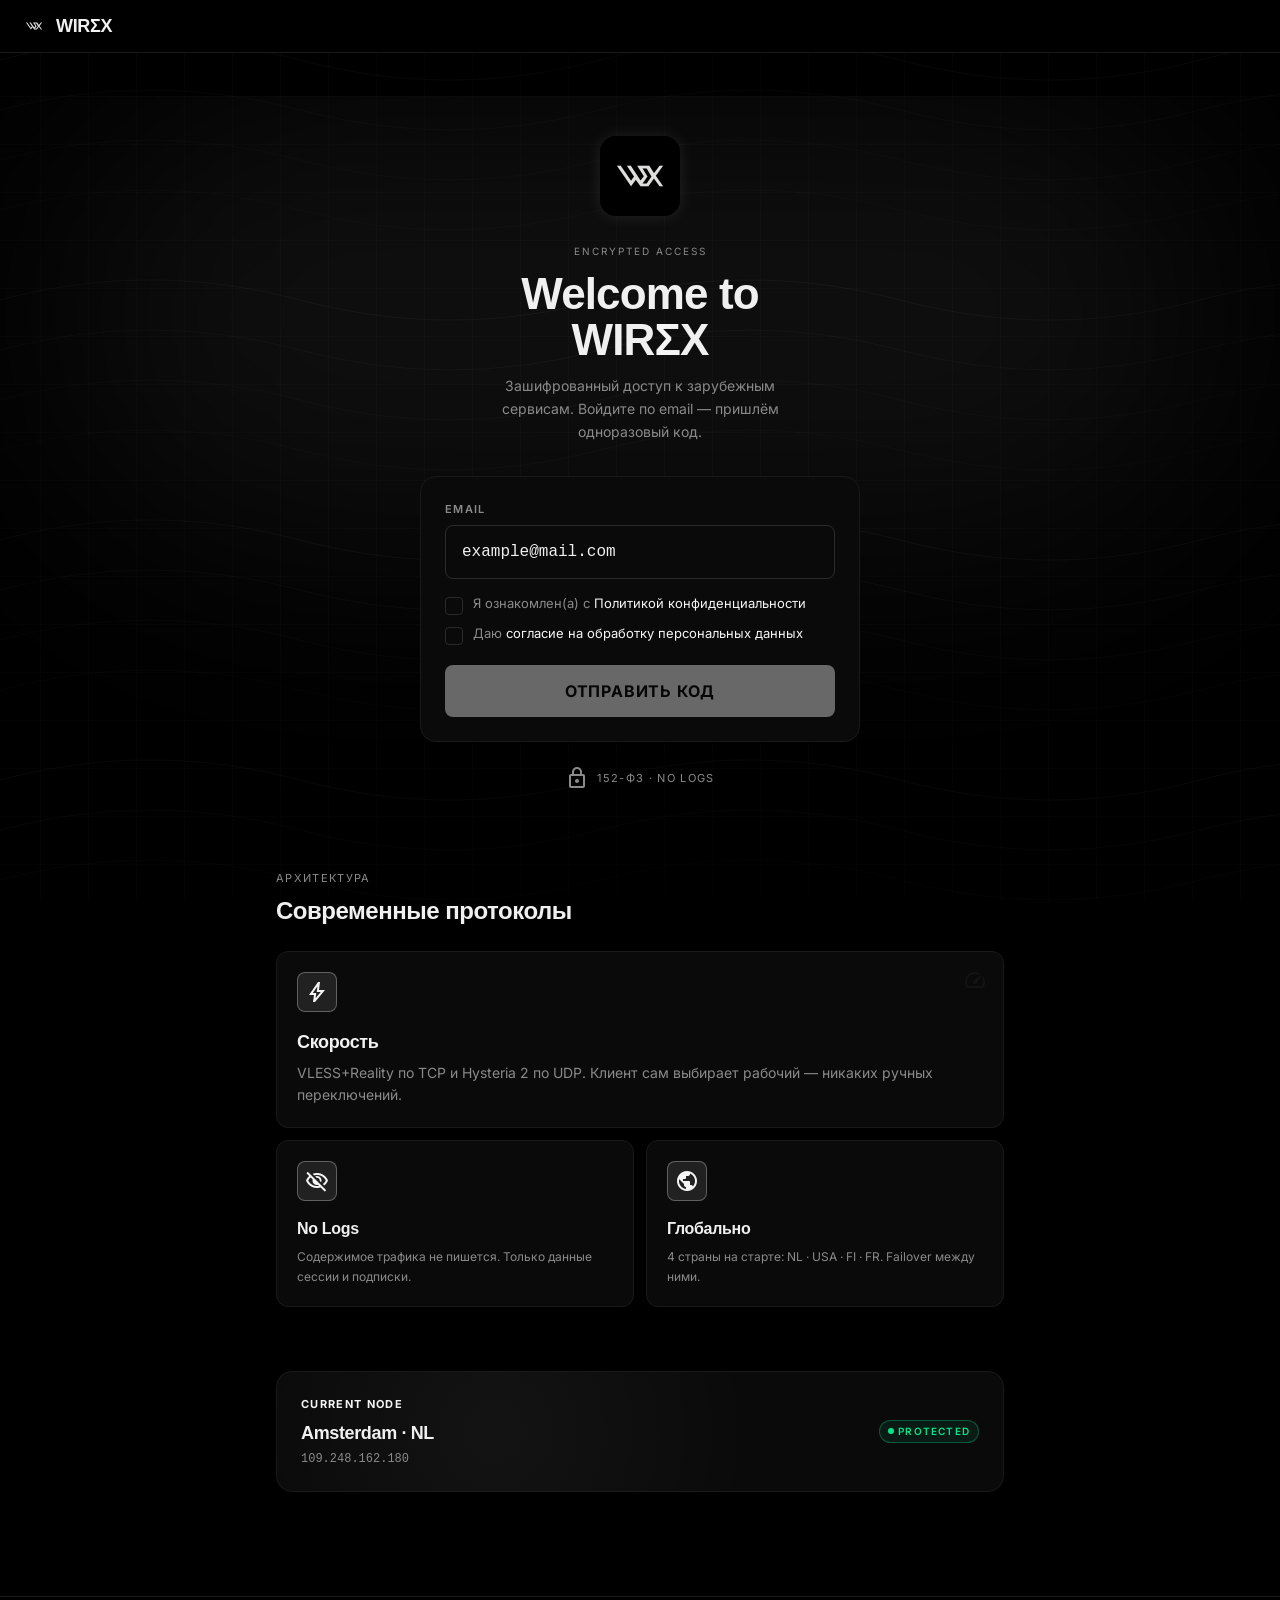
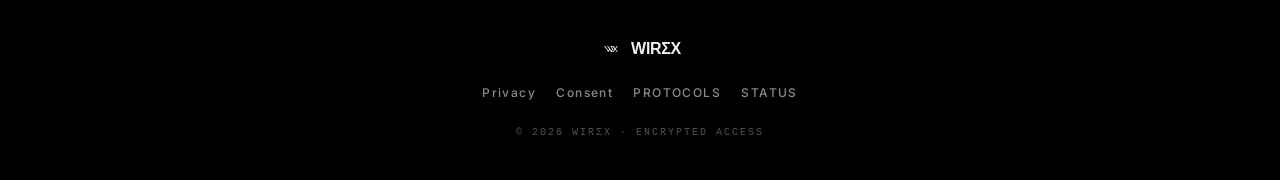
==== commit b07fb556: "Update index.html" ====
--- a/index.html
+++ b/index.html
@@ -717,7 +717,7 @@
 let userEmail = localStorage.getItem('user_email') || '';
 let sessionToken = localStorage.getItem('session_token');
 let selectedServer = null;
-const API_URL = 'https://api.wirex.online:8443';
+const API_URL = 'https://api.wir3x.com:8443';
 let serversList = {};
 let countdownTimer = null;
 
@@ -2018,4 +2018,4 @@
 </script>
 
 </body>
-</html>+</html>
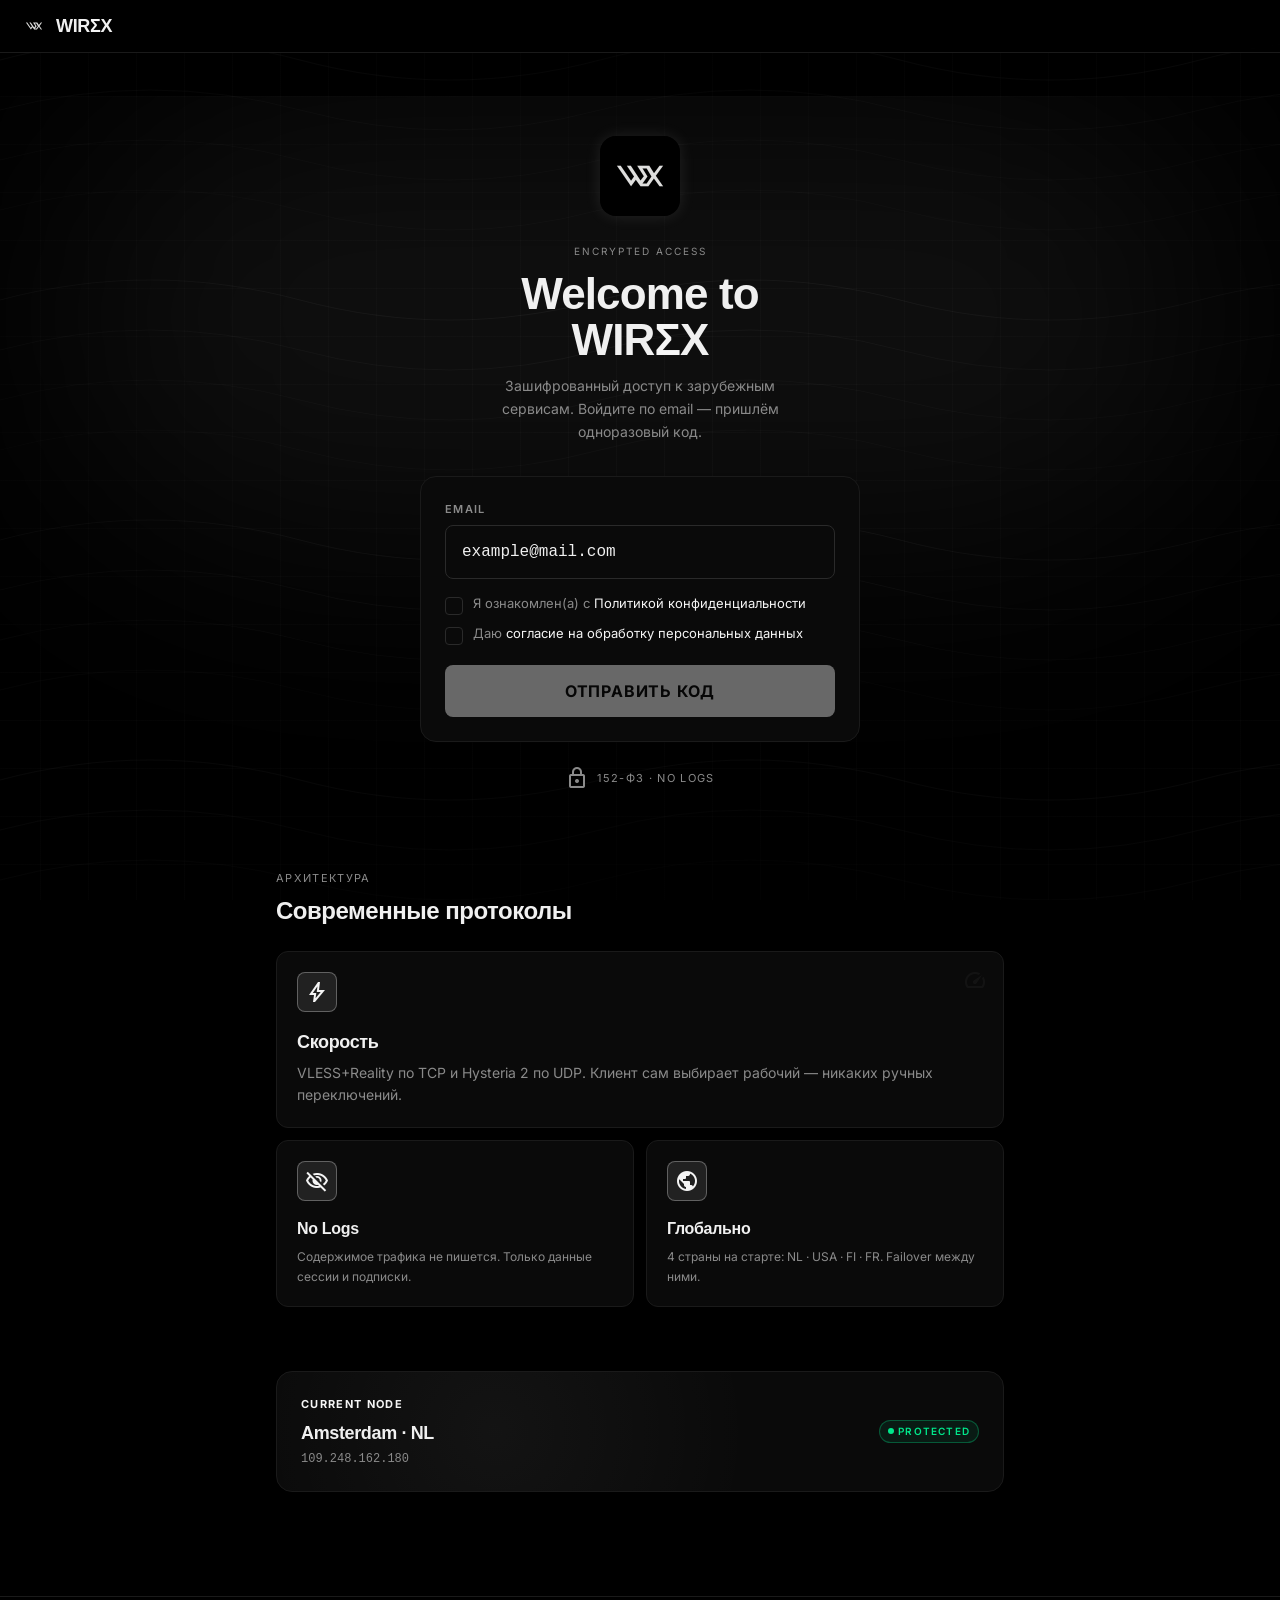
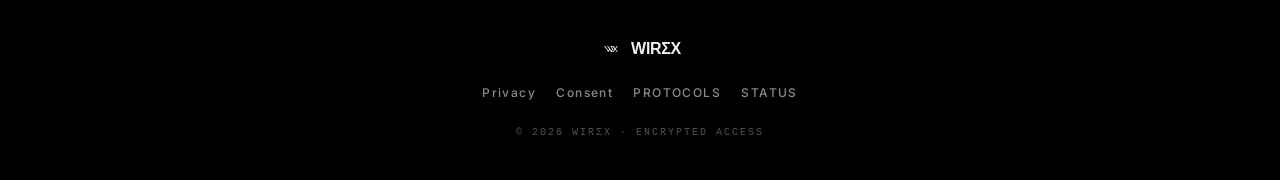
==== commit 0abbc778: "Update index.html" ====
--- a/index.html
+++ b/index.html
@@ -2,6 +2,9 @@
 <html class="dark" lang="ru">
 <head>
 <meta charset="utf-8">
+<meta http-equiv="Cache-Control" content="no-cache, no-store, must-revalidate">
+<meta http-equiv="Pragma" content="no-cache">
+<meta http-equiv="Expires" content="0">
 <meta content="width=device-width, initial-scale=1.0" name="viewport">
 <title>WIREX — Encrypted access</title>
 <link rel="icon" type="image/svg+xml" sizes="16x16" href="/static/logo-16.svg?v=5">
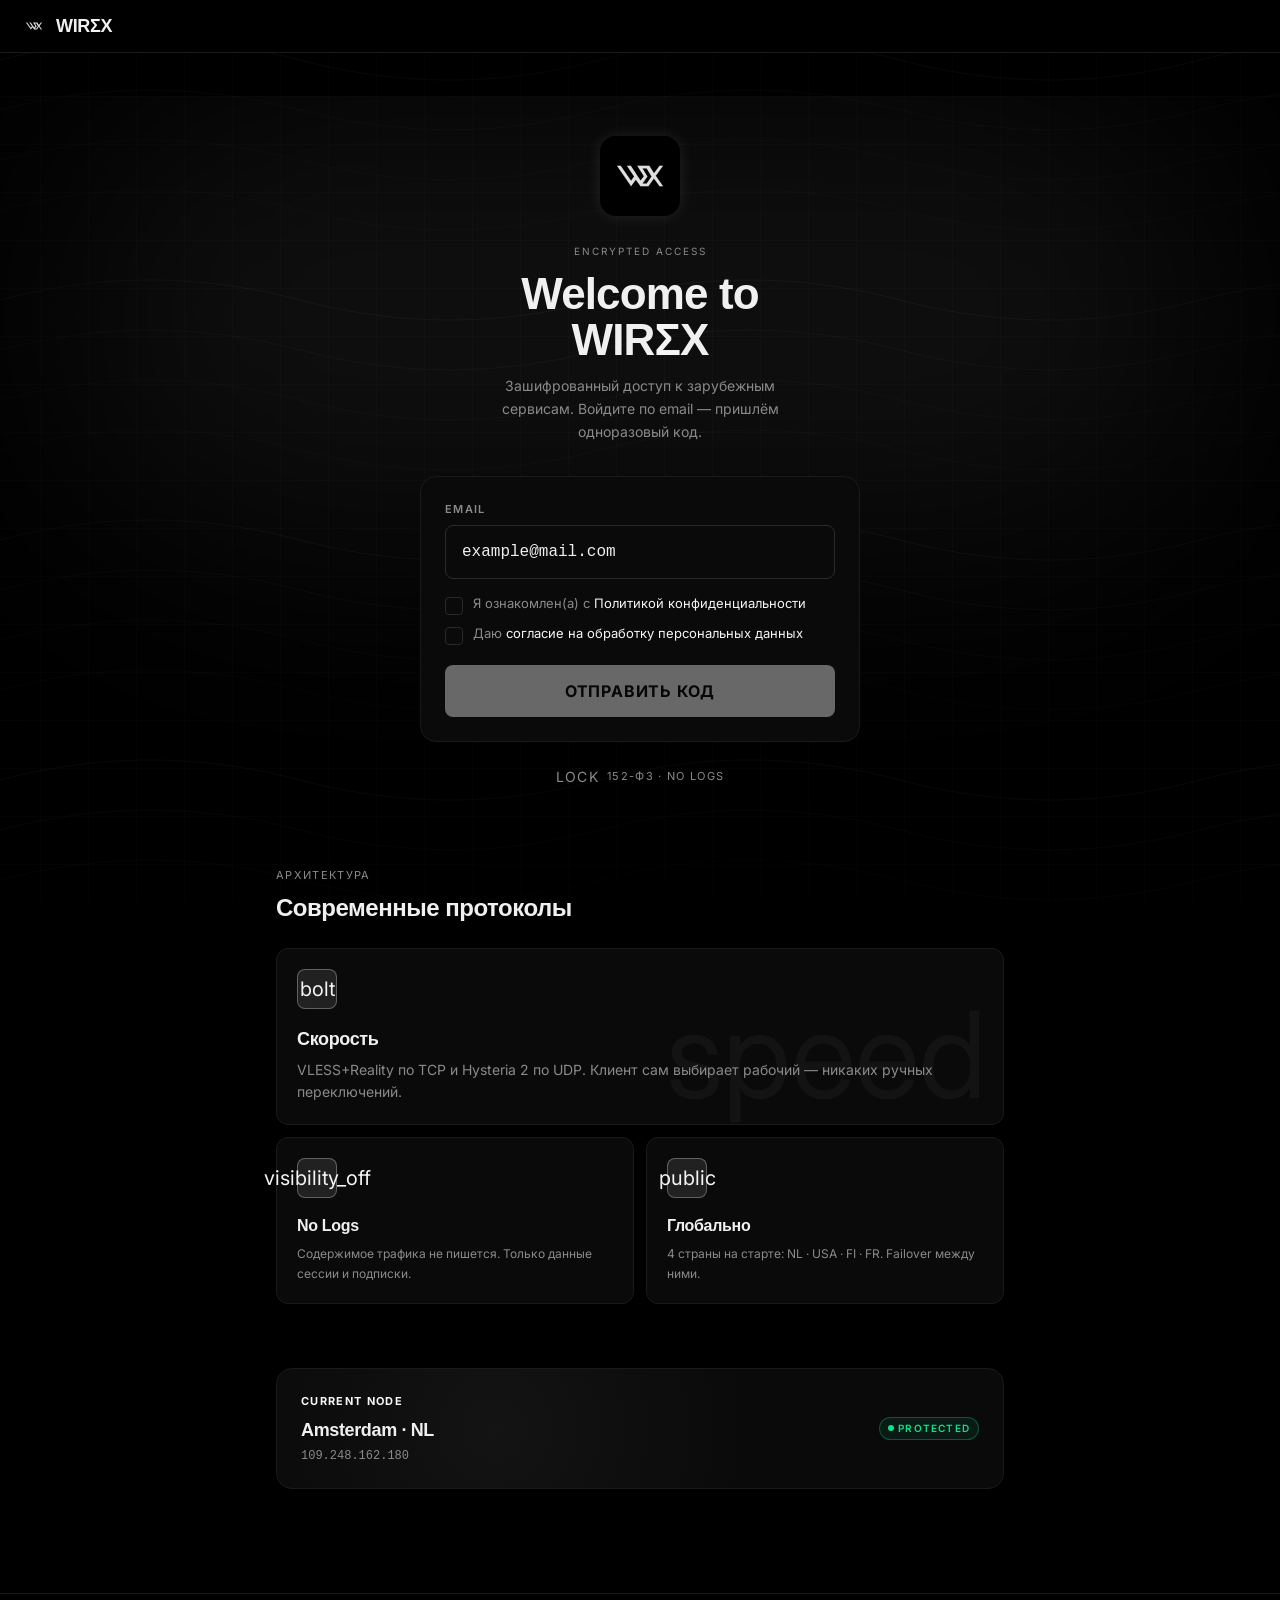
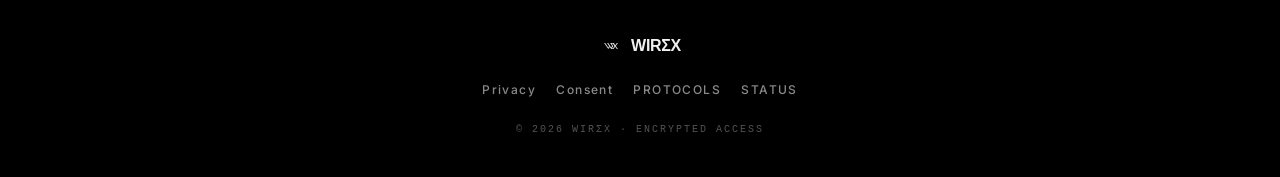
==== commit e5b1b033: "Update index.html" ====
--- a/index.html
+++ b/index.html
@@ -13,7 +13,7 @@
 <link rel="apple-touch-icon" sizes="64x64" href="/static/logo-64.svg?v=5">
 <link rel="stylesheet" href="/static/tw.css?v=1">
 <link href="https://fonts.bunny.net/css?family=space-grotesk:400,500,600,700|inter:400,500,600,700|jetbrains-mono:400,500,600&amp;display=swap" rel="stylesheet">
-<link href="https://fonts.bunny.net/css?family=material-symbols-outlined&amp;display=swap" rel="stylesheet">
+
 <style>
         :root {
             --wx-bg: #000000;
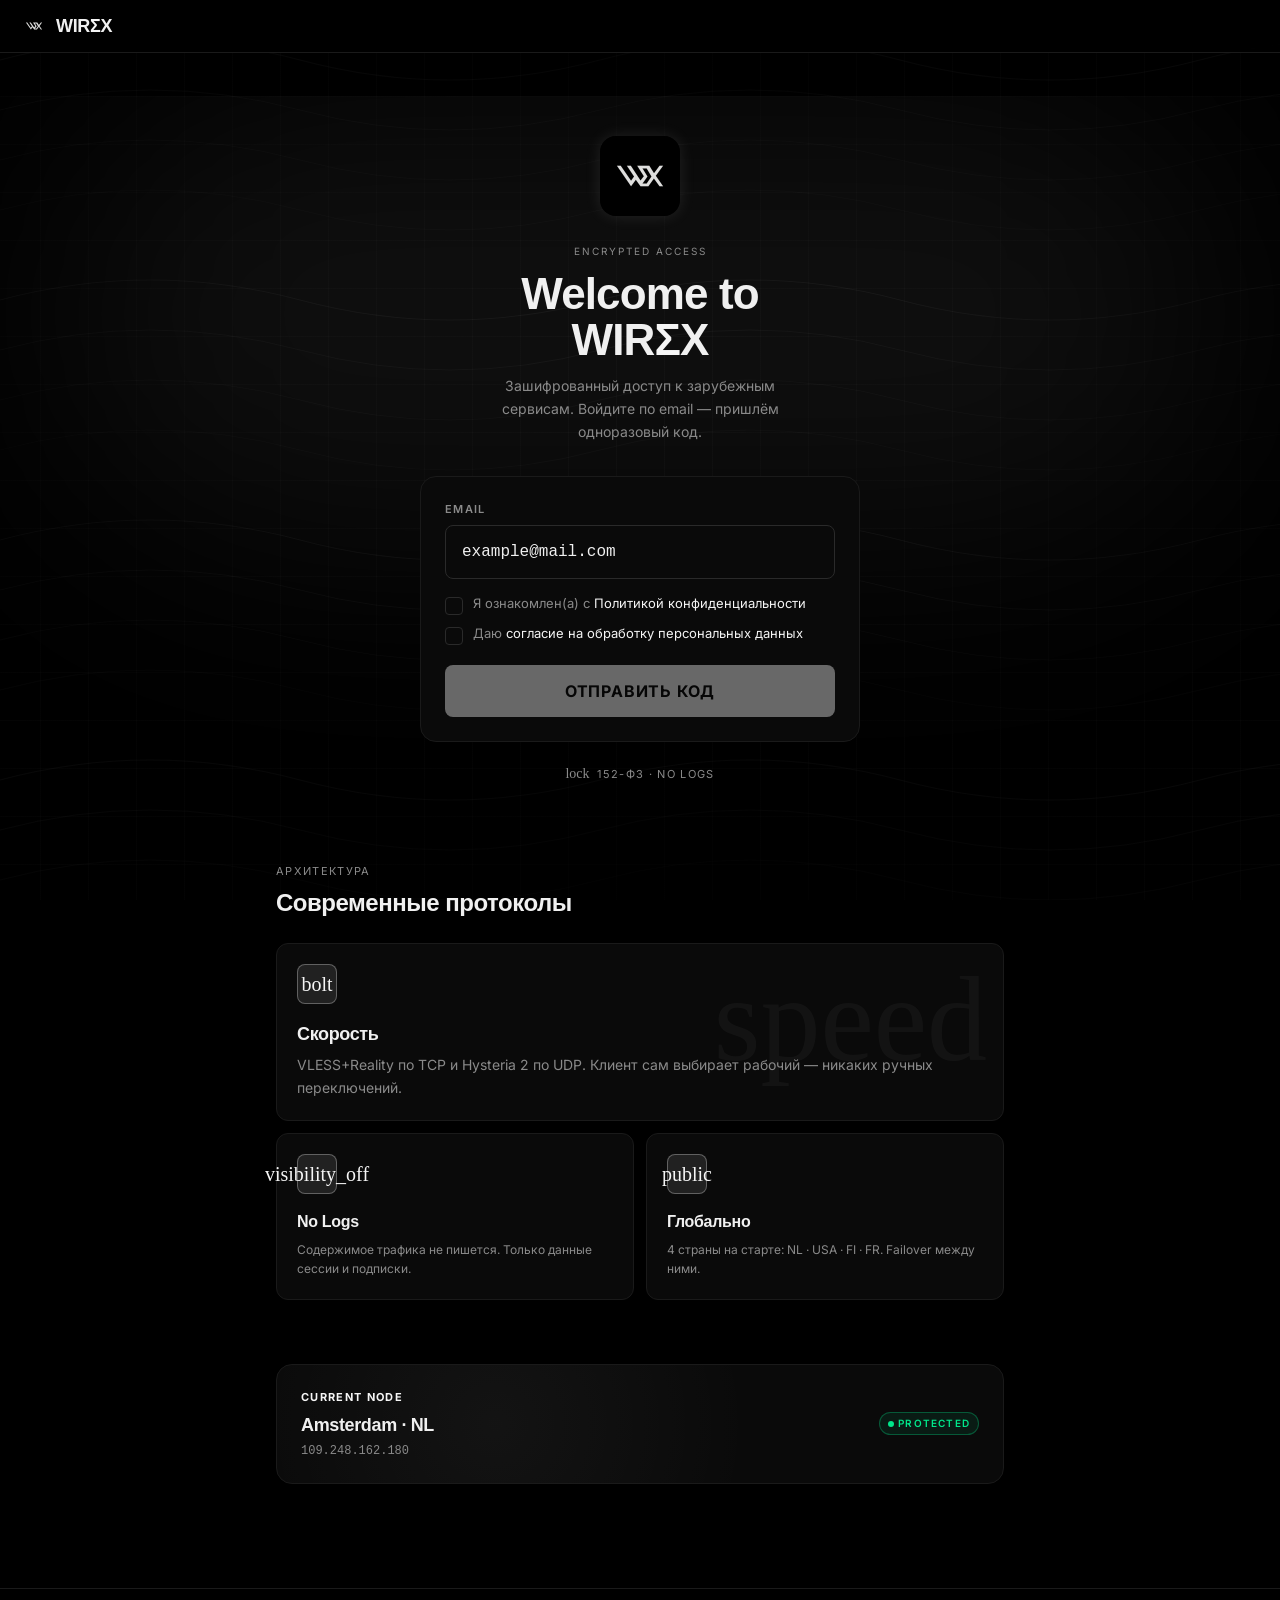
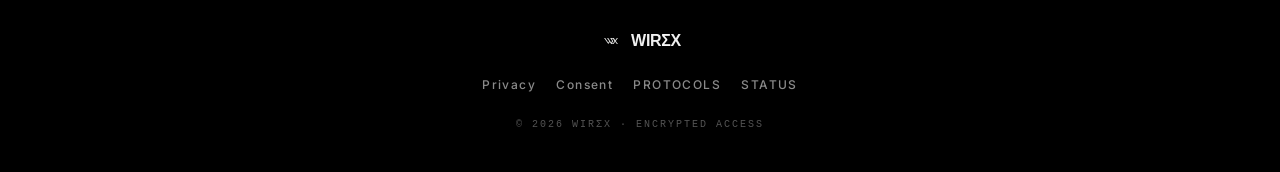
==== commit 4d6d1337: "Inline Material Symbols + idempotent key creation - inline @font-face fallback for material-symbols-" ====
--- a/index.html
+++ b/index.html
@@ -15,6 +15,21 @@
 <link href="https://fonts.bunny.net/css?family=space-grotesk:400,500,600,700|inter:400,500,600,700|jetbrains-mono:400,500,600&amp;display=swap" rel="stylesheet">
 
 <style>
+        .material-symbols-outlined {
+            font-family: 'Material Symbols Outlined';
+            font-weight: normal;
+            font-style: normal;
+            line-height: 1;
+            letter-spacing: normal;
+            text-transform: none;
+            display: inline-block;
+            white-space: nowrap;
+            word-wrap: normal;
+            direction: ltr;
+            font-feature-settings: 'liga';
+            -webkit-font-feature-settings: 'liga';
+            -webkit-font-smoothing: antialiased;
+        }
         :root {
             --wx-bg: #000000;
             --wx-surface: #0A0A0A;
@@ -720,7 +735,7 @@
 let userEmail = localStorage.getItem('user_email') || '';
 let sessionToken = localStorage.getItem('session_token');
 let selectedServer = null;
-const API_URL = 'https://api.wir3x.com:8443';
+const API_URL = '';
 let serversList = {};
 let countdownTimer = null;
 
@@ -1774,12 +1789,16 @@
             headers: { 'Content-Type': 'application/json' },
             body: JSON.stringify({ token: sessionToken, uuid: key.uuid, username: key.username })
         });
-        const data = await res.json();
+        const data = await res.json().catch(() => ({}));
         if (res.ok && data.ok) {
             showToast('Ключ удалён', 'success');
             loadMyKeys();
+        } else if (res.status === 404) {
+            showToast('Ключ уже удалён', 'success');
+            loadMyKeys();
         } else {
             showToast(data.error || 'Ошибка удаления', 'error');
+            loadMyKeys();
         }
     } catch (e) {
         showToast('Ошибка соединения', 'error');
@@ -1810,10 +1829,19 @@
     const body = { server: selectedServer, username, token: sessionToken };
     if (isReplace) body.old_uuid = replaceOldUuid;
 
+    // Idempotency-Key защищает от автоматических ретраев Chrome при
+    // ERR_CONNECTION_CLOSED — браузер пошлёт тот же ключ дважды,
+    // backend дедуплицирует через @idempotent.
+    const idempKey = (crypto.randomUUID && crypto.randomUUID()) ||
+        (Date.now() + '-' + Math.random().toString(36).slice(2));
+
     try {
         const res = await fetch(`${API_URL}${endpoint}`, {
             method: 'POST',
-            headers: { 'Content-Type': 'application/json' },
+            headers: {
+                'Content-Type': 'application/json',
+                'Idempotency-Key': idempKey,
+            },
             body: JSON.stringify(body)
         });
 
@@ -1869,8 +1897,30 @@
         replaceOldServer = null;
         showResult(data, isReplace ? 'Ключ заменён' : 'Ключ успешно создан!');
     } catch (e) {
-        errorEl.textContent = 'Ошибка соединения с сервером';
+        // Сетевая ошибка (ERR_CONNECTION_CLOSED, timeout) — на сервере запрос мог
+        // успеть отработать. Подождём и проверим список ключей: если ключ есть —
+        // показываем успех; если нет — реальную ошибку соединения.
+        try {
+            await new Promise(r => setTimeout(r, 1500));
+            const checkRes = await fetch(`${API_URL}/api/my-keys`, {
+                method: 'POST',
+                headers: { 'Content-Type': 'application/json' },
+                body: JSON.stringify({ token: sessionToken }),
+            });
+            const checkData = await checkRes.json().catch(() => ({}));
+            const keys = (checkData && checkData.keys) || [];
+            const matched = keys.find(k => k.username === username && k.server === selectedServer);
+            if (matched) {
+                document.getElementById('username').value = '';
+                replaceOldUuid = null;
+                replaceOldServer = null;
+                showResult(matched, isReplace ? 'Ключ заменён' : 'Ключ успешно создан!');
+                return;
+            }
+        } catch (_) {}
+        errorEl.textContent = 'Ошибка соединения с сервером, попробуйте ещё раз';
         errorEl.classList.remove('hidden');
+        loadMyKeys();
     } finally {
         btn.disabled = false;
         btn.textContent = isReplace ? 'Заменить ключ' : 'Сгенерировать ключ';
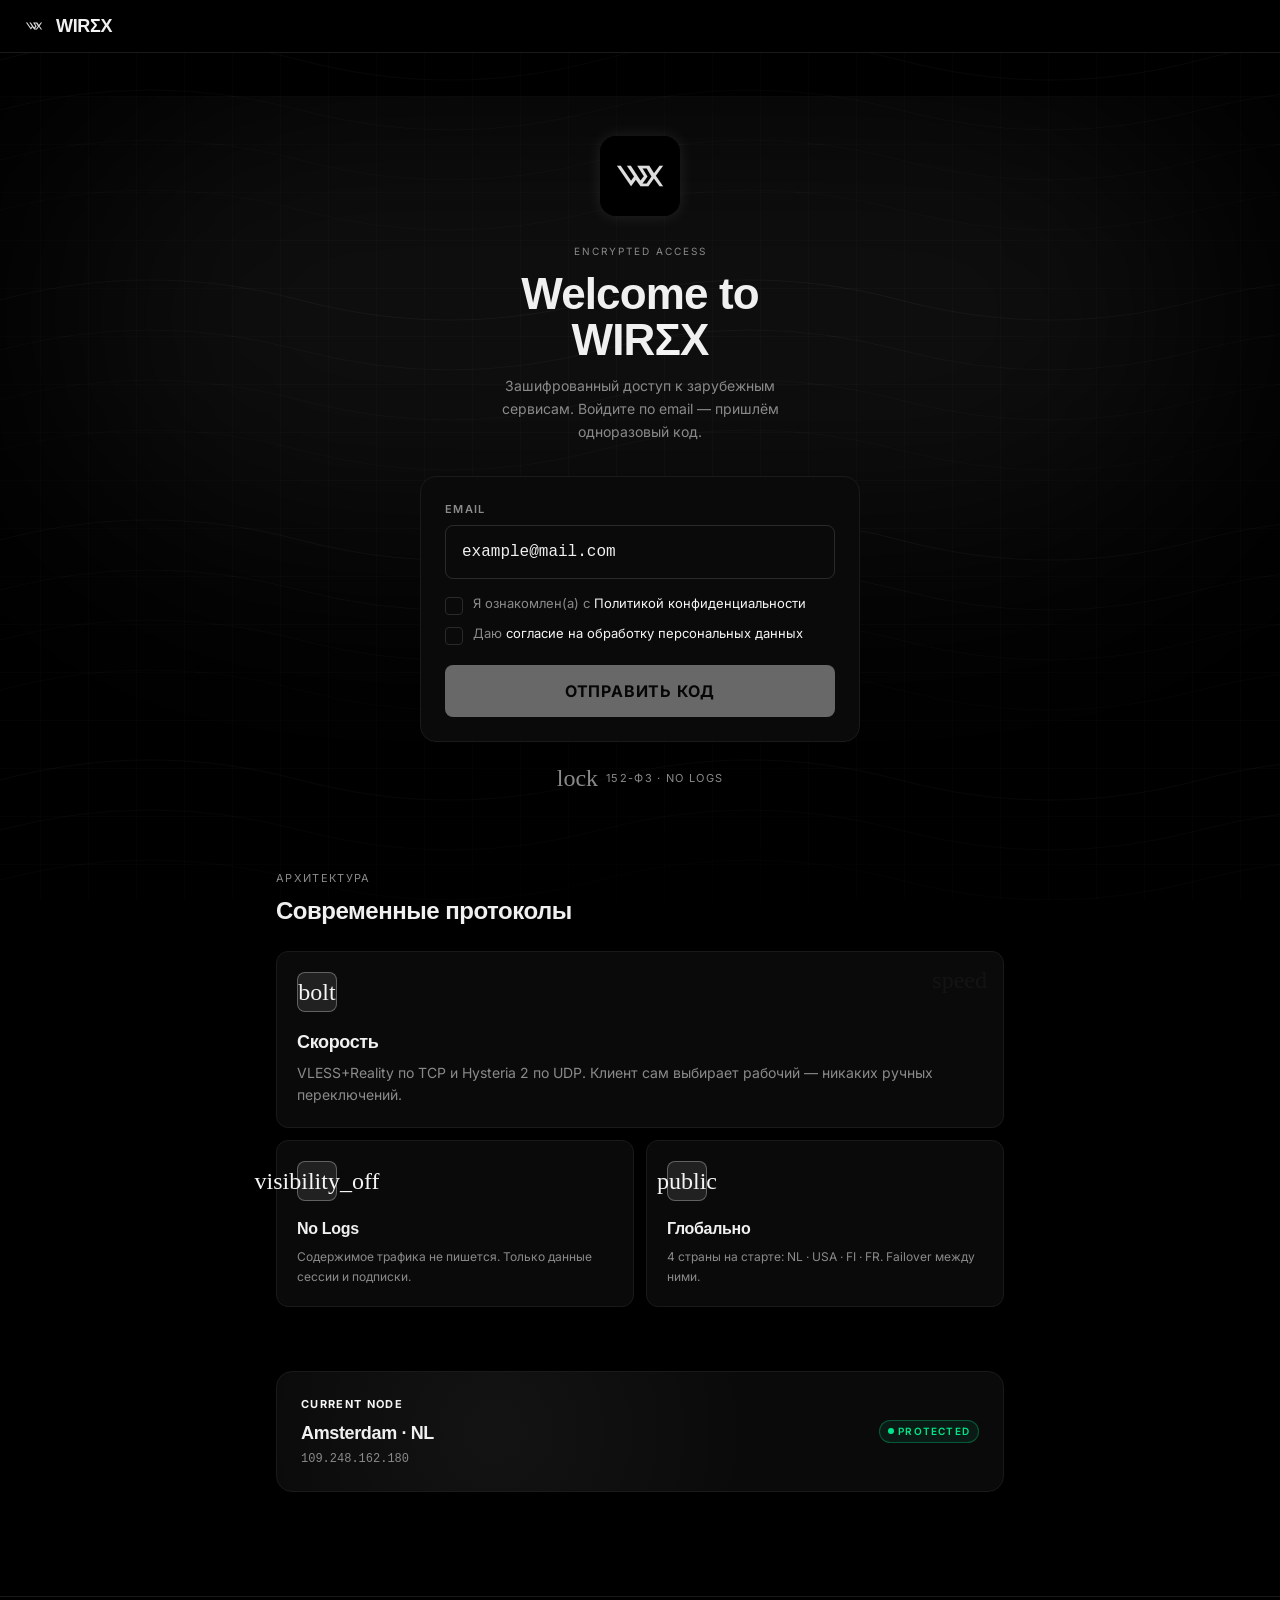
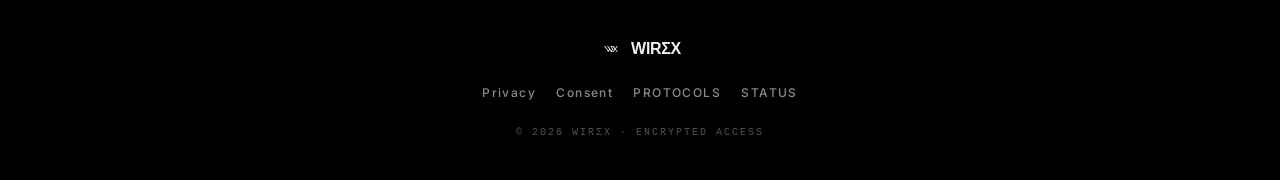
==== commit 9321e3fd: "Restore absolute API_URL and Material Symbols link for CF Pages The May 3 commits switched API_URL t" ====
--- a/index.html
+++ b/index.html
@@ -12,8 +12,9 @@
 <link rel="icon" type="image/svg+xml" sizes="any" href="/static/logo-64.svg?v=5">
 <link rel="apple-touch-icon" sizes="64x64" href="/static/logo-64.svg?v=5">
 <link rel="stylesheet" href="/static/tw.css?v=1">
+<script src="https://telegram.org/js/telegram-web-app.js"></script>
 <link href="https://fonts.bunny.net/css?family=space-grotesk:400,500,600,700|inter:400,500,600,700|jetbrains-mono:400,500,600&amp;display=swap" rel="stylesheet">
-
+<link href="https://fonts.bunny.net/css?family=material-symbols-outlined&amp;display=swap" rel="stylesheet">
 <style>
         .material-symbols-outlined {
             font-family: 'Material Symbols Outlined';
@@ -262,6 +263,7 @@
 <div class="flex items-center gap-2 min-w-0">
 <div id="sub-status-chip" class="hidden wx-chip flex-shrink-0"></div>
 <div id="user-email-display" class="text-on-surface-variant text-xs font-mono hidden md:block truncate max-w-[120px]"></div>
+<button id="tma-unlink-btn" title="Отвязать Telegram от этого аккаунта" class="border border-outline text-on-surface-variant hover:text-primary hover:border-primary px-2.5 py-1.5 rounded-lg text-[11px] font-medium transition-colors hidden uppercase tracking-wider flex-shrink-0">Отвязать TG</button>
 <button id="logout-btn" class="border border-outline text-on-surface-variant hover:text-primary hover:border-primary px-2.5 py-1.5 rounded-lg text-[11px] font-medium transition-colors hidden uppercase tracking-wider flex-shrink-0">Выйти</button>
 </div>
 </div>
@@ -735,9 +737,36 @@
 let userEmail = localStorage.getItem('user_email') || '';
 let sessionToken = localStorage.getItem('session_token');
 let selectedServer = null;
-const API_URL = '';
+const API_URL = 'https://api.wir3x.com:8443';
 let serversList = {};
 let countdownTimer = null;
+
+// Telegram Mini App context. Заполняется на старте; в обычном вебе available=false.
+const TG = {
+    available: false,
+    initData: '',
+    user: null,
+    pendingLink: false,
+};
+(function initTelegramContext() {
+    const wa = window.Telegram && window.Telegram.WebApp;
+    if (!wa || !wa.initData) return;
+    TG.available = true;
+    TG.initData = wa.initData;
+    TG.user = (wa.initDataUnsafe && wa.initDataUnsafe.user) || null;
+    try { wa.ready(); wa.expand(); } catch (e) {}
+    document.documentElement.classList.add('tma');
+})();
+
+// Открыть внешнюю ссылку: в TMA — через Telegram (внешний браузер), иначе обычный window.open.
+function openExternal(url) {
+    const wa = window.Telegram && window.Telegram.WebApp;
+    if (TG.available && wa && typeof wa.openLink === 'function') {
+        wa.openLink(url, { try_instant_view: false });
+    } else {
+        window.open(url, '_blank', 'noopener,noreferrer');
+    }
+}
 
 // Функция для показа уведомлений
 function showToast(message, type = 'success') {
@@ -1052,9 +1081,33 @@
         document.getElementById('user-email-display').classList.remove('hidden');
         document.getElementById('logout-btn').classList.remove('hidden');
 
+        // Если мы внутри TMA и Telegram ещё не привязан — линкуем сразу,
+        // используя свежевыданный session-token. Ошибка тут не должна
+        // ломать вход: пользователь уже вошёл по email, просто без TG-привязки.
+        if (TG.available && TG.pendingLink) {
+            try {
+                const linkRes = await fetch(`${API_URL}/api/telegram/link`, {
+                    method: 'POST',
+                    headers: { 'Content-Type': 'application/json' },
+                    body: JSON.stringify({ initData: TG.initData, token: sessionToken }),
+                });
+                const linkData = await linkRes.json().catch(() => ({}));
+                if (linkRes.ok && linkData.ok && linkData.token) {
+                    sessionToken = linkData.token;
+                    localStorage.setItem('session_token', linkData.token);
+                    TG.pendingLink = false;
+                    document.getElementById('tma-link-banner')?.remove();
+                    showToast('Telegram привязан', 'success');
+                } else if (linkData.error) {
+                    showToast(linkData.error, 'error');
+                }
+            } catch (_) { /* линк необязателен для входа */ }
+        }
+
+        updateUnlinkBtnVisibility();
         showToast('Успешная авторизация!', 'success');
         loadMyKeys();
-        
+
     } catch (e) {
         errorEl.textContent = 'Ошибка соединения';
         errorEl.classList.remove('hidden');
@@ -1092,6 +1145,14 @@
     }
 });
 
+// Видимость кнопки «Отвязать TG»: только в TMA, при активной сессии и без pendingLink.
+function updateUnlinkBtnVisibility() {
+    const btn = document.getElementById('tma-unlink-btn');
+    if (!btn) return;
+    const show = TG.available && !!sessionToken && !TG.pendingLink;
+    btn.classList.toggle('hidden', !show);
+}
+
 // Logout
 document.getElementById('logout-btn')?.addEventListener('click', async () => {
     try {
@@ -1104,6 +1165,31 @@
     localStorage.removeItem('session_token');
     localStorage.removeItem('user_email');
     location.reload();
+});
+
+// Отвязать Telegram (только в TMA): после успеха выходим из сессии,
+// чтобы tmaBootstrap при следующем заходе запросил новую привязку.
+document.getElementById('tma-unlink-btn')?.addEventListener('click', async () => {
+    if (!sessionToken) return;
+    if (!confirm('Отвязать Telegram от аккаунта ' + (userEmail || '') + '?')) return;
+    try {
+        const res = await fetch(`${API_URL}/api/telegram/unlink`, {
+            method: 'POST',
+            headers: { 'Content-Type': 'application/json' },
+            body: JSON.stringify({ token: sessionToken }),
+        });
+        const data = await res.json().catch(() => ({}));
+        if (res.ok && data.ok) {
+            showToast('Telegram отвязан', 'success');
+            localStorage.removeItem('session_token');
+            localStorage.removeItem('user_email');
+            location.reload();
+        } else {
+            showToast(data.error || 'Не удалось отвязать', 'error');
+        }
+    } catch (e) {
+        showToast('Ошибка соединения', 'error');
+    }
 });
 
 // Load servers (только загружаем; рендер происходит в renderServerButtons при показе секции)
@@ -1615,7 +1701,15 @@
                     started_at: Date.now()
                 }));
             } catch (_) {}
-            window.location.href = data.payment_url;
+            // В TMA Telegram сам решает, как открыть Lava (обычно во внешнем браузере),
+            // и оставляет Mini App открытым — пользователь вернётся после оплаты.
+            if (TG.available) {
+                openExternal(data.payment_url);
+                label.textContent = oldLabel;
+                btn.disabled = false;
+            } else {
+                window.location.href = data.payment_url;
+            }
         } else {
             err.textContent = data.error || 'Не удалось создать платёж';
             err.classList.remove('hidden');
@@ -1969,7 +2063,54 @@
 }
 
 // Проверка сессии на бэке при загрузке
+// Внутри Telegram Mini App: пробуем мгновенный вход по initData.
+// linked=true → ставим session, как после verify-code; need_link → показываем email-форму
+// и помечаем pendingLink, чтобы после verify-code привязать telegram_id.
+async function tmaBootstrap() {
+    if (!TG.available) return false;
+    try {
+        const res = await fetch(`${API_URL}/api/telegram/auth`, {
+            method: 'POST',
+            headers: { 'Content-Type': 'application/json' },
+            body: JSON.stringify({ initData: TG.initData }),
+        });
+        const data = await res.json().catch(() => ({}));
+        if (res.ok && data.ok && data.linked && data.token) {
+            localStorage.setItem('session_token', data.token);
+            localStorage.setItem('user_email', data.email);
+            sessionToken = data.token;
+            userEmail = data.email;
+            return true;
+        }
+        if (res.ok && data.ok && data.need_link) {
+            TG.pendingLink = true;
+            showTmaLinkBanner();
+        }
+    } catch (e) { /* нет сети — fallback на email-flow */ }
+    return false;
+}
+
+function showTmaLinkBanner() {
+    if (document.getElementById('tma-link-banner')) return;
+    const host = document.getElementById('email-section');
+    if (!host) return;
+    const name = (TG.user && (TG.user.first_name || TG.user.username)) || 'Telegram';
+    const banner = document.createElement('div');
+    banner.id = 'tma-link-banner';
+    banner.className = 'mb-4 p-3 rounded-xl border border-primary/30 bg-primary/5 text-on-surface text-sm';
+    banner.innerHTML = `<div class="flex items-start gap-2"><span class="material-symbols-outlined text-primary text-[18px] mt-0.5">link</span><div><div class="font-medium mb-0.5">Привет, ${name}!</div><div class="text-on-surface-variant">Войдите по email — мы привяжем его к вашему Telegram, и в следующий раз вход будет автоматическим.</div></div></div>`;
+    host.insertBefore(banner, host.firstChild);
+}
+
 async function checkSession() {
+    if (!sessionToken && TG.available) {
+        const ok = await tmaBootstrap();
+        if (!ok) {
+            document.getElementById('user-email-display').classList.add('hidden');
+            showEmailSection();
+            return;
+        }
+    }
     if (!sessionToken) return;
 
     // сразу прячем email-форму — не моргаем при наличии активной сессии
@@ -1990,6 +2131,7 @@
             localStorage.setItem('user_email', data.email);
             document.getElementById('user-email-display').textContent = data.email;
             document.getElementById('logout-btn').classList.remove('hidden');
+            updateUnlinkBtnVisibility();
             loadMyKeys();
             // Если юзер вернулся с lava после оплаты — поллим статус.
             checkPendingLavaPayment();
@@ -1998,6 +2140,12 @@
             localStorage.removeItem('user_email');
             sessionToken = null;
             document.getElementById('user-email-display').classList.add('hidden');
+            // В TMA ещё раз попробуем initData → если linked (а юзер уже был),
+            // получим свежий токен; иначе — стандартная email-форма.
+            if (TG.available) {
+                const retried = await tmaBootstrap();
+                if (retried) return checkSession();
+            }
             showEmailSection();
         }
     } catch (e) {
